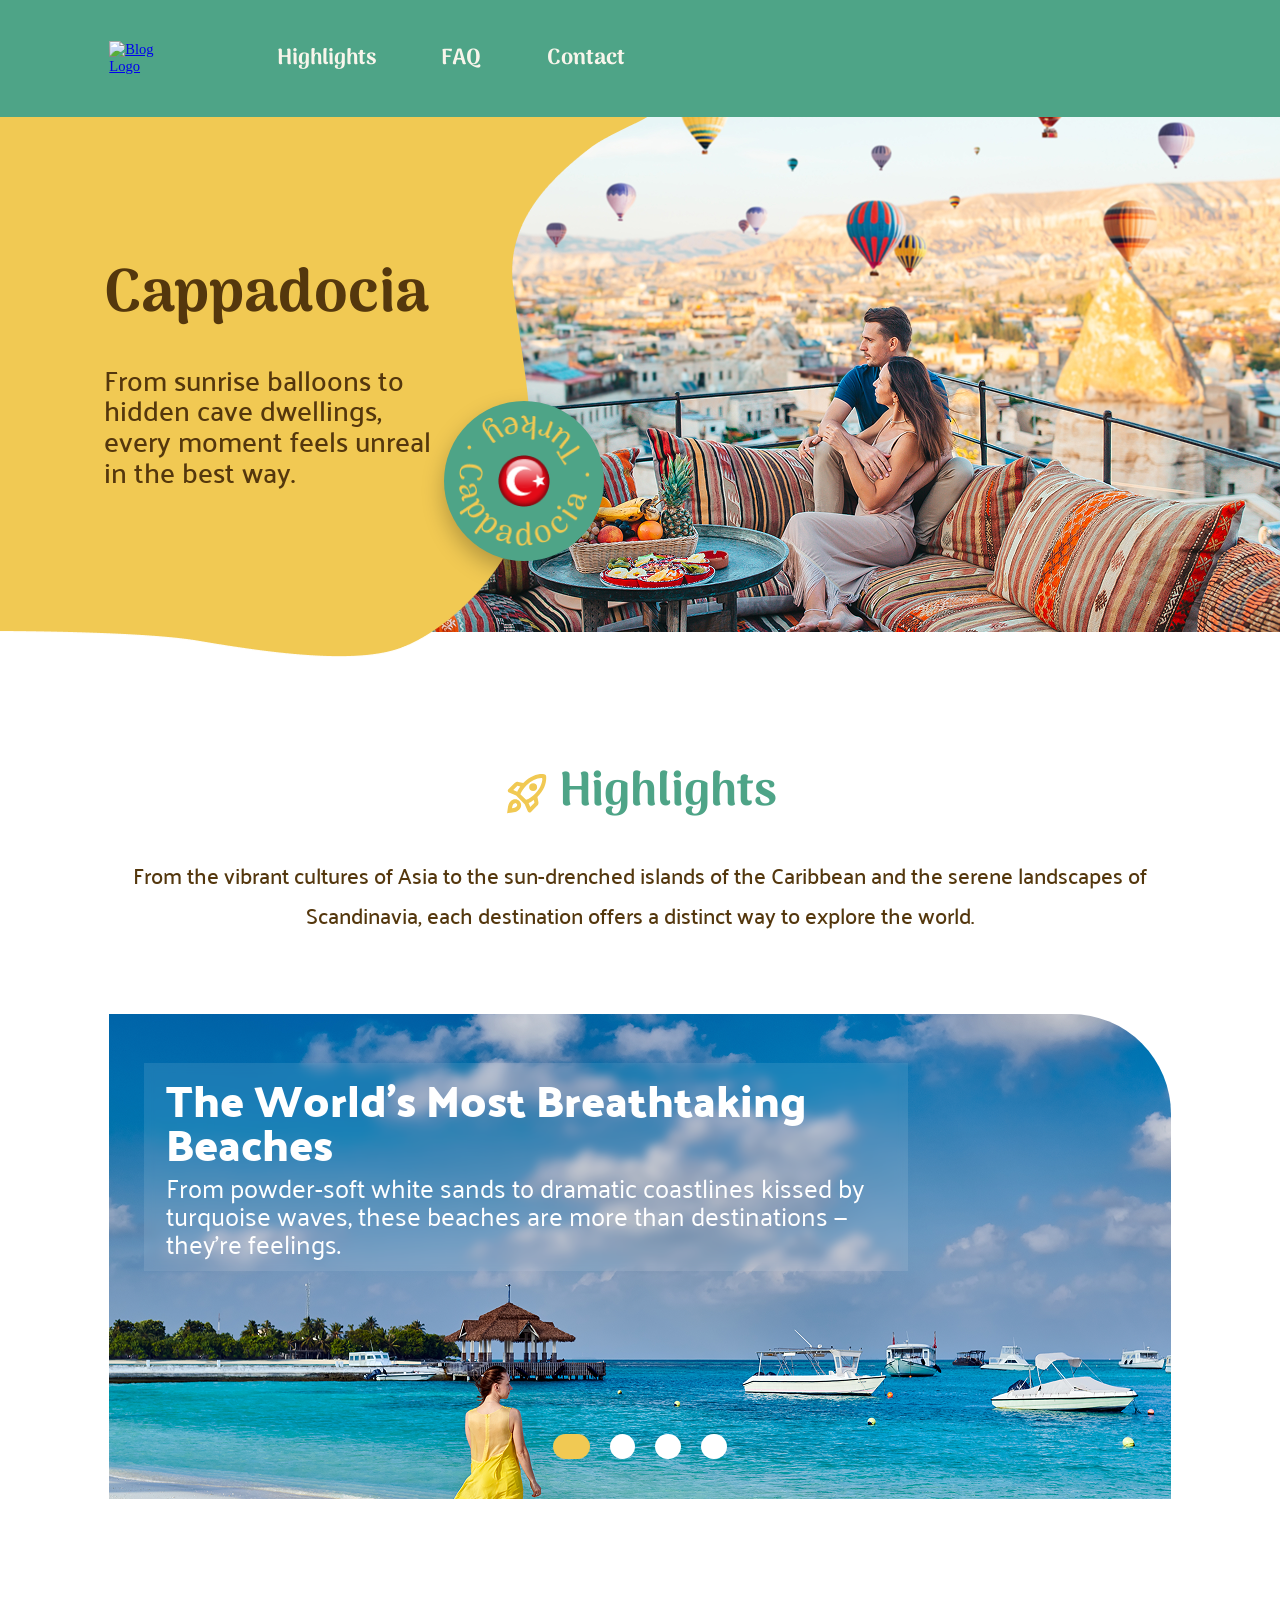
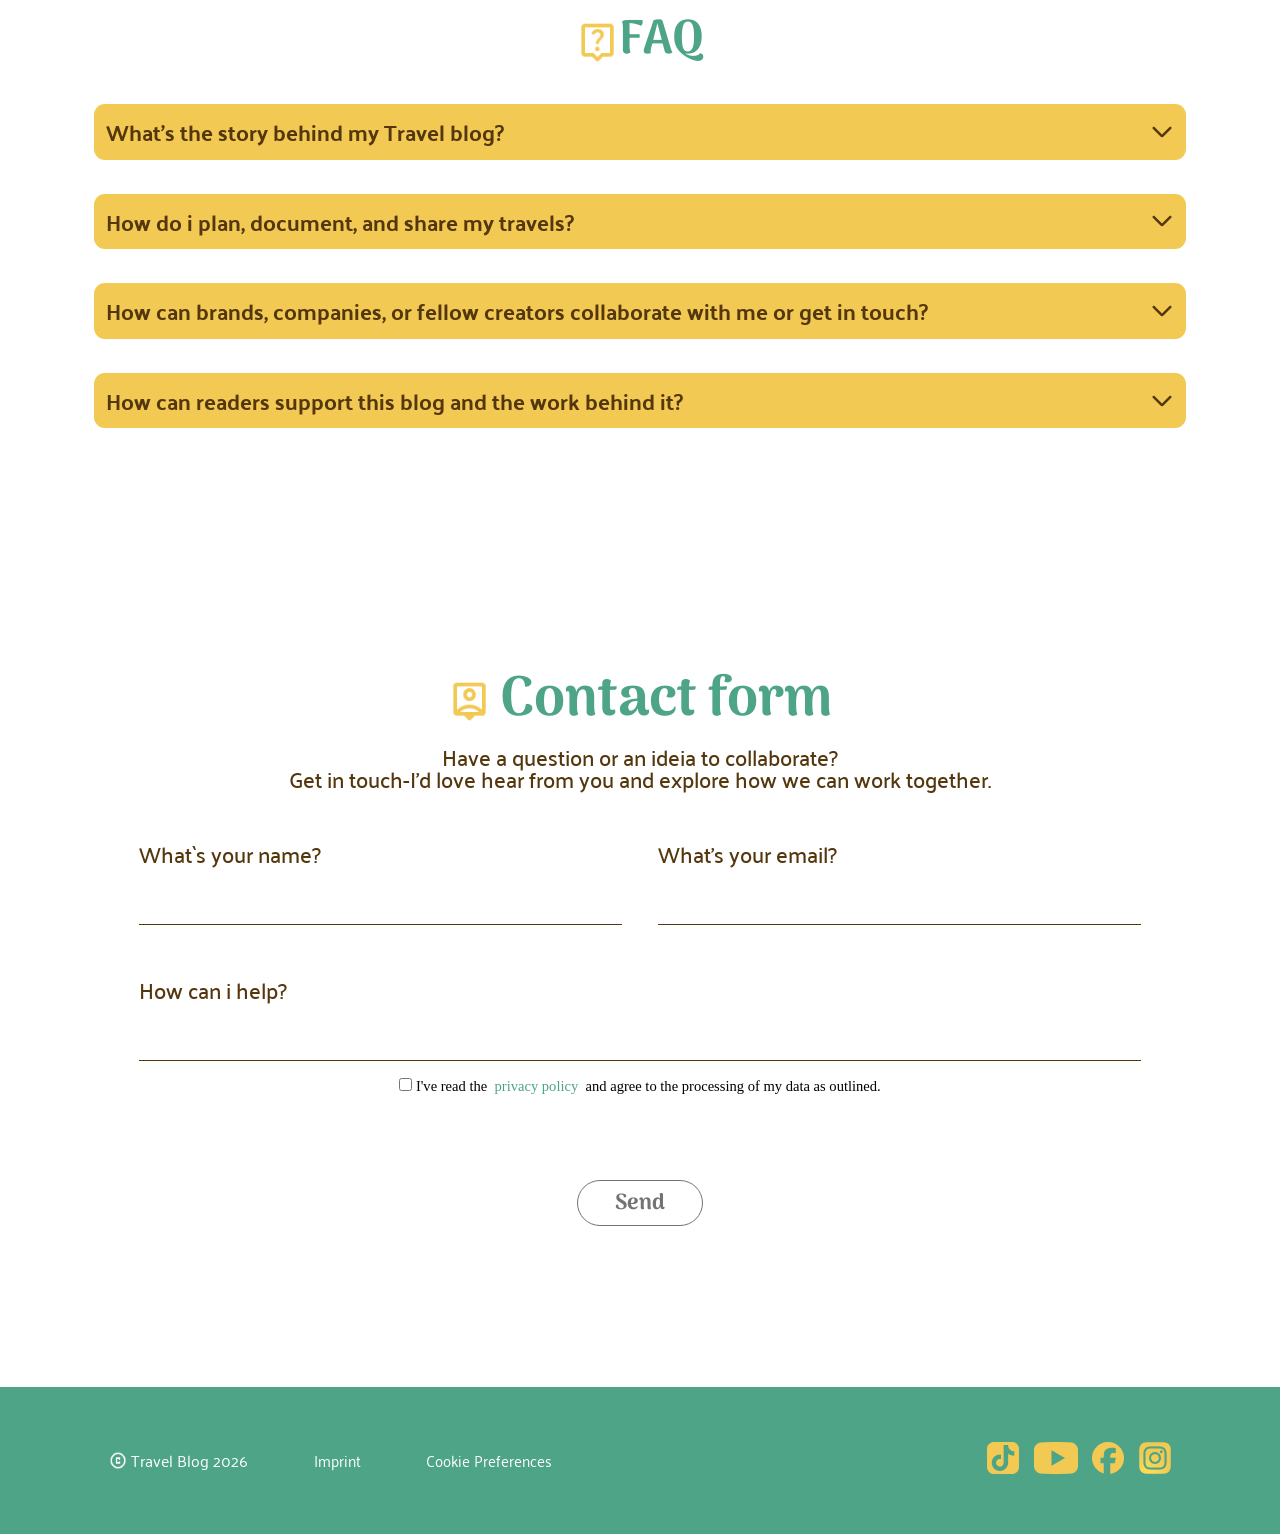
==== index.html @ 2dd02ebc "style refactor fix style.css" ====
<!DOCTYPE html>
<html lang="en">

<head>
    <meta charset="UTF-8">
    <meta name="viewport" content="width=device-width, initial-scale=1.0">
    <link rel="stylesheet" href="./style.css">
    <link rel="stylesheet" href="./fonts.css">
    <title>Home</title>
</head>

<body>
    <header class="site-header">
        <div class="site-header_content">
            <a href="#" class="logo">
                <img src="./assets/icons/logo.svg" alt="Blog Logo">
            </a>

            <nav class="site-nav">
                <a href="./index.html#highlights">Highlights</a>
                <a href="./index.html#faq">FAQ</a>
                <a href="./index.html#contact">Contact</a>
            </nav>
        </div>
    </header>

    <section class="hero_section">
        <div class="hero-shell">
            <div class="hero-stage">
                <img class="hero-bg" src="./assets/img/header-photo.png" alt="Cappadocia">

                <div class="hero-left">
                    <img class="hero-shape" src="./assets/img/left_hero.png" alt="Yellow shape">

                    <div class="hero-text">
                        <h1>Cappadocia</h1>
                        <p>
                            From sunrise balloons to hidden
                            cave dwellings, every moment feels
                            unreal in the best way.
                        </p>
                    </div>

                    <div class="hero-badge">
                        <div class="hero-badge-rotator">
                            <img class="hero-badge-text" src="./assets/img/moving-element.png" alt="Badge text">
                        </div>
                        <img class="hero-flag" src="./assets/img/Flag_Turkey.png" alt="Turkey flag">
                    </div>
                </div>
            </div>
        </div>
    </section>

    <section class=" highlights_section" id="highlights">
        <header class="highlights_header">
            <div class="highlights_header_wrapper">
                <img src="./assets/icons/rocket_launch.svg" alt="Icon von einer Rakete">
                <h2>Highlights</h2>
            </div>
            <p>From the vibrant cultures of Asia to the sun-drenched islands of the Caribbean and the serene
                landscapes of Scandinavia, each destination offers a distinct way to explore the world. </p>
        </header>
        <div class="slider">
            <div class="slider_a">
                <div class="slider_buttons_wrapper">
                    <label for="one">
                        <div class="radio_button radio_button_one"></div>
                        <input hidden type="radio" id="one" name="slider" value="one" checked>
                    </label>
                    <label for="two">
                        <div class="radio_button radio_button_two"></div>
                        <input hidden type="radio" id="two" name="slider" value="two">
                    </label>
                    <label for="three">
                        <div class="radio_button radio_button_three"></div>
                        <input hidden type="radio" id="three" name="slider" value="three">
                    </label>
                    <label for="four">
                        <div class="radio_button radio_button_four"></div>
                        <input hidden type="radio" id="four" name="slider" value="four">
                    </label>
                </div>
                <div class="slider_a_wrapper">
                    <a href="./article_1.html">
                        <div class="slider_a_element element_one">
                            <div class="slider_element_text">
                                <h2>The World’s Most Breathtaking Beaches</h2>
                                <p>From powder-soft white sands to dramatic coastlines kissed by turquoise
                                    waves, these
                                    beaches are more than destinations — they’re feelings.</p>
                            </div>
                        </div>
                    </a>
                    <a href="">
                        <div class="slider_a_element element_two">
                            <div class="slider_element_text">
                                <h2>Copenhagen in 3 Days: Big Experiences, Smart Spending</h2>
                                <p>Discover Copenhagen, where historic charm meets modern design, vibrant
                                    cycling
                                    culture
                                    and waterfront living.</p>
                            </div>
                        </div>
                    </a>
                    <a href="./article_3.html">
                        <div class="slider_a_element element_three">
                            <div class="slider_element_text">
                                <h2>Pattaya Pulse:<br>
                                    Food, Sun and Neon Nights</h2>
                                <p>From bustling promenades to nearby islands, the city offers an energetic and
                                    diverse
                                    escape. Discover Pattaya City, with vibrant nightlife and rich cultural
                                    landmarks.
                                </p>
                            </div>
                        </div>
                    </a>
                    <a href="">
                        <div class="slider_a_element element_four">
                            <div class="slider_element_text">
                                <h2>Mountain Fuji</h2>
                                <p>The most iconic mountain and an active volcano located about 100 kilometers
                                    southwest
                                    of
                                    Tokyo. Written with the characters for “wealth” and “samurai,” Fuji’s name
                                    evokes a
                                    sense of strength, honor, and enduring prestige.</p>
                            </div>
                        </div>
                    </a>
                </div>
            </div>
        </div>
    </section>

    <section class="faq_section" id="faq">
        <div class="faq">
            <div class="faq_main">
                <img src="assets/icons/live_help.png" alt="FAQ">
                <h3>FAQ</h3>
            </div>
            <br><br>
            <details class="faq_container">
                <summary>
                    <h4>What's the story behind my Travel blog?</h4>
                    <img class="arrow-img" src="assets/icons/arrow_forward_ios.png" alt="arrow">
                </summary>
                <p>Lorem ipsum, dolor sit amet consectetur adipisicing elit. Dolorum in veniam illum ea architecto ex
                    inventore expedita quibusdam consequatur facere quidem, non eaque praesentium eos sunt illo pariatur
                    eius. Vero.</p>

            </details>
            <br><br>

            <details class="faq_container">
                <summary>
                    <h4>How do i plan, document, and share my travels?</h4>
                    <img class="arrow-img" src="assets/icons/arrow_forward_ios.png" alt="arrow">
                </summary>
                <p>Lorem ipsum dolor sit amet consectetur, adipisicing elit. Dolorum ab non libero ipsum, facilis
                    repellat quo maxime corporis reiciendis obcaecati delectus aspernatur quos, nemo atque laboriosam
                    praesentium vero rem quae.</p>
            </details>
            <br><br>

            <details class="faq_container">
                <summary>
                    <h4>How can brands, companies, or fellow creators collaborate with me or get in touch?</h4>
                    <img class="arrow-img" src="assets/icons/arrow_forward_ios.png" alt="arrow">
                </summary>
                <p>Lorem ipsum, dolor sit amet consectetur adipisicing elit. Earum voluptatum magni quidem minus quod
                    optio pariatur cupiditate maiores nemo natus, impedit corporis sunt facere. Eius commodi repudiandae
                    asperiores nulla veniam?
                </p>
            </details>
            <br><br>

            <details class="faq_container">
                <summary>
                    <h4>How can readers support this blog and the work behind it?</h4>
                    <img class="arrow-img" src="assets/icons/arrow_forward_ios.png" alt="arrow">
                </summary>
                <p>Lorem ipsum, dolor sit amet consectetur adipisicing elit. Reprehenderit inventore accusamus assumenda
                    vitae praesentium, tempore ipsam? Molestias, maxime natus incidunt dignissimos asperiores explicabo
                    sunt dolorem esse, minima officiis magni quae?
                </p>
            </details>
        </div>
    </section>

    <section class="form_section" id="contact">
        <form action="" method="get" class="form">
            <div class="contact_form">
                <div class="contact_main">
                    <img src="assets/icons/person_pin.png" alt="Person">
                    <h3>Contact form</h3>
                </div>
                <p>Have a question or an ideia to collaborate? <br>Get in touch-I'd love hear from you and
                    explore how
                    we can work together.</p>

                <div>
                    <label class="label" for="name"> What`s your name?
                        <input type="text" id="name" name="name" required>
                    </label>
                    <label class="label" for="email">What's your email?
                        <input type="email" id="email" name="email" required>
                    </label>
                </div>

                <div>
                    <label class="label" for="help">How can i help?
                        <input type="text" id="help"> </label>
                </div>
                <br>
                <label>
                    <input id="checkbox" type="checkbox" required>
                    I've read the <span class="privacy_policy"><a href="https://www.privacypolicies.com/"
                            target="_blank" rel="noopener noreferrer">&nbsp;privacy policy&nbsp;</a></span> and agree to
                    the processing of my data as outlined.
                </label>
                <br><br><br><br><br>
                <button type="submit">Send</button>
            </div>
        </form>
    </section>

    <footer>
        <div class="footer_wrapper">
            <div class="footer_schriftlich">
                <div class="footer_copyright">
                    <img src="assets/icons/copyright-2.png">
                    <p>Travel Blog 2026</p>
                </div>
                <p>Imprint</p>
                <p>Cookie Preferences</p>
            </div>

            <div class="footer_social">
                <a href="https://www.tiktok.com/explore" target="_blank"><img src="assets/icons/Tiktok_icon 1.png"
                        alt="Tiktok"></a>
                <a href="https://www.youtube.com/" target="_blank"><img src="assets/icons/youtube.png"
                        alt="Youtube"></a>
                <a href="https://www.facebook.com/" target="_blank"><img src="assets/icons/facebook.png"
                        alt="Facebook"></a>
                <a href="https://www.instagram.com/" target="_blank"> <img src="assets/icons/Instagram_logo_2016 1.png"
                        alt="Instagram">
                </a>
            </div>
        </div>
    </footer>
</body>

</html>
---- style.css ----
* {
    margin: 0;
    box-sizing: border-box;
    scroll-behavior: smooth;
}

html {
    font-size: 16px;
}

.site-header {
    background-color: rgba(78, 164, 135, 1);
    width: 100%;
}

.site-header_content {
    height: 8rem;
    padding: 0 7.5rem;
    display: flex;
    align-items: center;
    gap: 7rem;
}

.site-nav a:hover {
    color: rgba(241, 201, 83, 1);
}

.logo img {
    width: 4.5rem;
    height: auto;
    display: block;
}

.site-nav {
    display: flex;
    gap: 4.5rem;
    flex-direction: row;
}

.site-nav a {
    text-decoration: none;
    color: rgba(248, 245, 235, 1);
    font-family: 'Arima';
    font-weight: 700;
    font-size: 1.5rem;
}


.hero-section {
    width: 100%;
}

.hero-shell {
    width: 100%;
    max-width: none;
    margin: 0;
    padding-bottom: 26px;
    overflow: hidden;
}

.hero-stage {
    position: relative;
    width: 100%;
    max-width: none;
    height: 515px;
    margin: 0;
    overflow: visible;
}

.hero-bg {
    position: absolute;
    inset: 0;
    width: 100%;
    height: 515px;
    object-fit: cover;
    object-position: center;
    transform: none;
    left: 0;
    z-index: 1;
}

.hero-left {
    position: absolute;
    top: 0;
    left: 0;
    width: 647px;
    height: 540px;
    z-index: 3;
    pointer-events: none;
}

.hero-shape {
    position: absolute;
    top: 0;
    left: 0;
    width: 647px;
    height: 540px;
    object-fit: fill;
    display: block;
    z-index: 1;
}

.hero-text {
    position: absolute;
    top: 143px;
    left: 104px;
    width: 345px;
    height: 227px;
    display: flex;
    flex-direction: column;
    gap: 32px;
    z-index: 4;
}

.hero-text h1 {
    font-family: 'Arima';
    font-weight: 700;
    font-size: 60px;
    line-height: 1.2;
    color: rgba(84, 55, 13, 1);
    margin: 0;
}

.hero-text p {
    font-family: 'Palanquin';
    font-weight: 500;
    font-size: 28px;
    line-height: 1.1;
    color: rgba(84, 55, 13, 1);
    margin: 0;
}

.hero-badge {
    position: absolute;
    left: 444px;
    top: 284px;
    width: 160px;
    height: 160px;

    z-index: 6;
    border-radius: 50%;
    background: #4EA487;
    box-shadow: 0 10px 22px rgba(0, 0, 0, 0.25);
}

.hero-badge-rotator {
    position: absolute;
    width: 132px;
    height: 132px;
    top: 50%;
    left: 50%;
    transform: translate(-50%, -50%);
    animation: rotateBadge 18s linear infinite;
    z-index: 2;
}

.hero-badge-text {
    width: 132px;
    height: 132px;
    display: block;
    object-fit: contain;
}

.hero-flag {
    position: absolute;
    top: 50%;
    left: 50%;
    width: 52px;
    height: 52px;
    transform: translate(-50%, -50%);
    object-fit: contain;
    z-index: 3;
}

@keyframes rotateBadge {
    from {
        transform: translate(-50%, -50%) rotate(0deg);
    }

    to {
        transform: translate(-50%, -50%) rotate(360deg);
    }
}

.highlights_section,
.hero_section,
.faq_section,
.form_section,
.site-header,
.author_section,
.carousel_section,
.text_section,
.follow_section,
footer {
    padding: 0rem max(calc(50% - 720px), 0rem);
}

.highlights_section {
    display: flex;
    flex-direction: column;
    align-items: center;
    gap: 5.5rem;
    margin-top: 6.625rem;
}

.highlights_header {
    padding: 0 7.5rem;
    display: flex;
    flex-direction: column;
    align-items: center;
    gap: 1.5rem;
}

.highlights_header p {
    font-family: 'Palanquin';
    font-weight: 500;
    font-size: 1.5rem;
    text-align: center;
    color: #54370D;
}

.highlights_header_wrapper {
    display: flex;
    align-items: center;
    gap: 0.5rem;
}

.highlights_header h2 {
    font-family: 'Arima';
    font-weight: 700;
    font-size: 3.25rem;
    color: #4EA487;
}

.slider {
    display: flex;
    justify-content: center;
    align-items: center;
    width: 100%;
    padding: 0 7.5rem;
}

.slider_a {
    position: relative;
    width: 100%;
    height: 33.313rem;
    display: flex;
    justify-content: center;
    align-items: flex-end;
    overflow: hidden;
    cursor: pointer;
}

.slider_a_wrapper {
    z-index: 1;
    width: 100%;
    height: 100%;
    position: absolute;
    display: flex;
}

.slider_a_element {
    position: absolute;
    width: 100%;
    height: 100%;
    opacity: 0;
    z-index: 0;
    transition: opacity 150ms;
    cursor: pointer;
    border-top-right-radius: 100px;
}

.slider_buttons_wrapper {
    display: flex;
    gap: 1.375rem;
    z-index: 2;
}

.element_one {
    background-image: url("./assets/img/slider_image_1.png");
}

.element_two {
    background-image: url("./assets/img/slider_image_2.png");
}

.element_three {
    background-image: url("./assets/img/slider_image_3.png");
}

.element_four {
    background-image: url("./assets/img/slider_image_4.png");
}

.slider_a:has(input[value="one"]:checked) .element_one {
    opacity: 1;
    z-index: 1;
}

.slider_a:has(input[value="two"]:checked) .element_two {
    opacity: 1;
    z-index: 1;
}

.slider_a:has(input[value="three"]:checked) .element_three {
    opacity: 1;
    z-index: 1;
}

.slider_a:has(input[value="four"]:checked) .element_four {
    opacity: 1;
    z-index: 1;
}

.slider_a:has(input[value="one"]:checked) .radio_button_one {
    width: 2.5rem;
    background-color: #F1C953;
}

.slider_a:has(input[value="two"]:checked) .radio_button_two {
    width: 2.5rem;
    background-color: #F1C953;
}

.slider_a:has(input[value="three"]:checked) .radio_button_three {
    width: 2.5rem;
    background-color: #F1C953;
}

.slider_a:has(input[value="four"]:checked) .radio_button_four {
    width: 2.5rem;
    background-color: #F1C953;
}

.slider_element_text {
    width: 72%;
    top: 3.375rem;
    left: 2.375rem;
    padding: 1rem 1.5rem;
    position: absolute;
    color: white;
    background: #FFFFFF1A;
    backdrop-filter: blur(5px);
}

.slider_element_text h2 {
    font-family: 'Palanquin Dark';
    font-weight: 600;
    font-size: 3rem;
    padding-bottom: 0.5rem;
    line-height: 100%;
}

.slider_element_text p {
    font-family: 'Palanquin';
    font-weight: 400;
    font-size: 1.75rem;
    line-height: 110%;
}

.radio_button {
    width: 1.75rem;
    height: 1.75rem;
    border-radius: 1.25rem;
    background-color: white;
    cursor: pointer;
}

.faq {
    display: 100%;
    padding: 7.813rem 7.5rem;
    display: flex;
    flex-direction: column;
    justify-content: center;
    align-items: center;
}

.faq_main {
    display: flex;
    flex-direction: row;
    align-items: center;
    gap: 0.5rem;
}

.faq_main>h3 {
    font-family: 'Arima';
    font-weight: 700;
    line-height: 120%;
    color: #4EA487;
    font-size: 3.25rem;
}

.faq_main>img {
    height: 3rem;
    width: 3rem;
}

.faq_container {
    width: 75rem;
    border: solid 0px;
    border-radius: 0.75rem;
    padding: 1rem 0.875rem;

}

.faq_container>summary {

    list-style: none;
    display: flex;
    justify-content: space-between;
    align-items: center;
    cursor: pointer;
}

details {
    width: 1200px;
    background-color: #f1c953;
    border: solid 0px;
    border-radius: 0.75rem;
    padding: 1rem 0.875rem;
}

details>summary {
    list-style: none;
    display: flex;
    justify-content: space-between;
    align-items: center;
    height: 1.813rem;
}

details>summary>h4 {
    font-family: Palanquin;
    font-size: 1.5rem;
    color: #54370D;
}

.arrow-img {
    transition: transform 0.5s ease;
}

details[open] .arrow-img {
    transform: rotate(-180deg);

}

details>p {
    border-radius: 0.313rem;
    line-height: 120%;
    font-family: 'Palanquin';
    font-weight: 500;
    padding: 4px 10px;
    background-color: white;
    color: #54370D;
    font-size: 1rem;
}

.faq {
    display: 100%;
    padding: 7.813rem 7.5rem;
    display: flex;
    flex-direction: column;
    justify-content: center;
    align-items: center;
}

.faq_main {
    display: flex;
    flex-direction: row;
    align-items: center;
    gap: 0rem;
}

.faq_main>h3 {
    color: #4EA487;
    font-size: 3.25rem;
}

.faq_main>img {
    height: 3rem;
    width: 3rem;
}

.faq_container {
    width: 75rem;
    border: solid 0px;
    border-radius: 0.75rem;
    padding: 1rem 0.875rem;

}

.faq_container>summary {

    list-style: none;
    display: flex;
    justify-content: space-between;
    align-items: center;
    cursor: pointer;
}

details {
    width: 1200px;
    background-color: #f1c953;
    border: solid 0px;
    border-radius: 0.75rem;
    padding: 1rem 0.875rem;
}

details>summary {
    list-style: none;
    display: flex;
    justify-content: space-between;
    align-items: center;
    height: 1.813rem;
}

details>summary>h4 {
    font-family: Palanquin;
    font-size: 1.5rem;
    color: #54370D;
}

.arrow-img {
    transition: transform 0.5s ease;
}

details[open] .arrow-img {
    transform: rotate(-180deg);

}

.form {
    display: flex;
    justify-content: center;
    width: 100%;
    padding: 7.813rem 7.5rem;
}

.contact_form {
    height: 37.375rem;
    width: 68.75rem;

    display: flex;
    flex-direction: column;
    align-items: center;
}

.contact_form>div {
    display: flex;
    flex-direction: row;
    gap: 2.5rem;
    gap: 2.5rem;
    width: 100%;
}

.contact_main {
    font-family: 'Arima';
    font-weight: 700;
    font-size: 3.25rem;
    font-size: 3.25rem;
    color: #4EA487;
    display: flex;
    flex-direction: row;
    align-items: center;
    justify-content: center;
}

.contact_main h3 {
    margin-left: -1.875rem;
    margin-left: -1.875rem;
}

.contact_main>img {
    height: 3rem;
    width: 3rem;
    height: 3rem;
    width: 3rem;

}

.contact_form>p {
    color: #54370D;
    font-family: 'Palanquin';
    font-weight: 500;
    font-style: medium;
    font-size: 1.5rem;

    text-align: center;
    line-height: 1;
}

.label {
    color: #54370D;
    font-family: 'Palanquin';
    font-weight: 500;
    font-size: 1.5rem;
    display: flex;
    flex-direction: column;
    flex: 1;
    gap: 0.625rem;
    padding: 3rem 0 0 0;
}

.label input {
    color: #4EA487;
    font-family: 'Palanquin';
    font-weight: 500;
    font-size: 1.5rem;
    border: none;
    border-bottom: 1px solid #54370D;
    outline: none;
}

.slider_buttons_wrapper label {
    margin-bottom: 2.75rem;
}

.privacy_policy {
    color: #4EA487;
}

.privacy_policy a {
    font-weight: normal;
    transition: font-weight 0.2s ease;
    text-decoration: none;
}

.privacy_policy a:hover {
    font-weight: 500;
    text-shadow: 0.5px 0 0 currentColor;
}

.privacy_policy a,
.privacy_policy a:visited,
.privacy_policy a:active {
    color: #4ea487;
}

#checkbox {
    background-color: #4ea487;
}

button {
    display: flex;
    justify-content: center;
    align-items: center;
    font-family: 'Arima';
    font-size: 1.5rem;
    font-weight: 700;
    color: #737373;
    background-color: white;
    border: solid 1px #737373;
    border-radius: 40px;
    padding: 1.5rem 1.5rem;
    height: 3rem;
    width: 8.688rem;
}

footer {
    margin-top: 5rem;
    background-color: #4ea487;
}

.footer_wrapper {
    color: white;
    font-size: 1rem;
    width: 100%;
    padding: 3.75rem 7.5rem;
    display: flex;
    justify-content: space-between;
    align-items: center;

}

.footer_schriftlich {
    font-family: Palaquin;
    display: flex;
    gap: 4.5rem;
    font-family: 'Palanquin';
    font-weight: 400;
    align-items: center;
    line-height: 120%;
}

.footer_copyright {
    display: flex;
    flex-direction: row;
    align-items: center;
    gap: 0.25rem;
    font-size: 1.125rem;
}

.footer_copyright>img {
    width: 1.25rem;
    height: 1.25rem;
    width: 1.25rem;
    height: 1.25rem;
}

.footer_social {
    display: flex;
    gap: 1rem;
}

@media (max-width: 767px) {

    .site-header_content {
        height: 70px;
        padding: 0;
        justify-content: center;
        gap: 0;
    }

    .logo img {
        width: 56px;
        height: 56px;
        object-fit: contain;
    }

    .site-nav {
        display: none;
    }

    .hero-shell {
        width: 100%;
        padding-bottom: 0;
        overflow: hidden;
    }

    .hero-stage {
        width: 100%;
        height: 530px;
        margin: 0;
        overflow: hidden;
    }

    .hero-bg {
        width: 100%;
        height: 530px;
        left: 0;
        transform: none;
        object-fit: cover;
        object-position: 58% center;
    }

    .hero-left {
        top: 0;
        left: 0;
        width: 260px;
        height: 260px;
    }

    .hero-shape {
        width: 260px;
        height: 260px;
        object-fit: fill;
    }

    .hero-text {
        display: none;
    }

    .hero-badge {
        left: 76px;
        top: 80px;
        width: 160px;
        height: 160px;
    }
}

/*==================================ARTICLE 1===================================*/
.author_section {
    margin: 0 7.5rem;
    margin-top: 5rem;
    display: flex;
    gap: 1.688rem;
    justify-content: space-between;
}

.author_card {
    display: flex;
    flex-direction: column;
    align-items: center;
    width: 17rem;
    background-color: #4EA48733;
    border-radius: 30px;
    padding: 1rem 1rem;
    flex-shrink: 0;
    max-height: 25rem;
}

.author_card img {
    width: 7.5rem;
}

.header_date {
    font-family: 'Palanquin';
    font-weight: 400;
    line-height: 120%;
    color: #54370D;
    display: flex;
    gap: 2rem;
    padding-top: 2.5rem;
}

.wrapper {
    display: flex;
    align-items: center;
    gap: 0.375rem;
}

.author_section p {
    font-family: 'Palanquin';
    font-weight: 400;
    color: #54370D;
    line-height: 120%;
}

.author_header h2 {
    font-family: 'Palanquin';
    font-weight: 600;
    color: #4EA487;
    font-size: 2.5rem;
}

.author_header h1 {
    font-family: 'Arima';
    font-weight: 700;
    color: #F1C953;
    font-size: 4rem;
    line-height: 120%;
}

.title_wrapper p {
    font-size: 2rem;
    line-height: 120%;
    gap: 0.5rem;
}

.author_name {
    font-size: 1.125rem;
    font-family: 'Arima';
    text-align: center;
    padding-top: 1rem;
    padding-bottom: 0.75rem;
    line-height: 120%;
    color: #54370D;
}

.author_name>h3 {
    font-size: 1.125rem;
    font-weight: 700;
}

.author_name>h4 {
    font-weight: 400;
}

.carousel_section {
    display: flex;
    align-items: center;
    flex-direction: column;
    margin: 0 10.625rem;
    margin-top: 5.5rem;
}

.carousel {
    width: 68.75rem;
    height: 37.375rem;
    background-color: bisque;
}

.carousel_section>h2 {
    font-family: 'Arima';
    font-weight: 600;
    font-size: 2rem;
    line-height: 120%;
    text-align: center;
    color: #54370D;
    margin-bottom: 4.25rem;
}

.text_section {
    margin: 0 7.5rem;
    margin-top: 5.5rem;
}

.text_section p,
li {
    font-family: 'Palanquin';
    font-weight: 400;
    font-size: 1.5rem;
    line-height: 120%;
    color: #3D3D3D;
}

.list {
    margin: 5.5rem 6.25rem;
}

.list span {
    font-weight: 700;
}

.tipps {
    position: relative;
    min-height: 16.25rem;
    margin-bottom: 5.5rem;
}

.tipps>img {
    width: 12.875rem;
    position: absolute;
}

.tipps_wrapper {
    position: absolute;
    top: 4.063rem;
    left: 2.938rem;
    border-radius: 1.875rem;
    padding: 1.625rem 1rem;
    background-color: #4EA48733;
}

.tipps_wrapper span {
    color: #4EA487;
    font-weight: 700;
}

.follow_section {
    display: flex;
    align-items: center;
    flex-direction: column;
    gap: 3rem;
    margin-top: 5.5rem;
}

.follow_section>p {
    position: relative;
    text-align: center;
    font-family: 'Arima';
    font-weight: 500;
    font-size: 1.5rem;
    line-height: 120%;
    color: #54370D;
}

.follow_section>p>img {
    position: absolute;
    top: 3.125rem;
    left: -1rem;
}

.share_button {
    border-color: #4EA487;
    background-color: #4EA487;
    color: #F1C953;
    padding: 1.5rem 1.5rem;
}

.share_button>img {
    padding-right: 0.5rem;
}

@media screen and (max-width: 1440px) {
    html {
        font-size: clamp(0.75rem, 0.1964rem + 0.8929vw, 1rem);
    }
}


/*==================================ARTICLE 3===================================*/

.site-header {
    background-color: rgba(78, 164, 135, 1);
    width: 100%;
}

.site-header_content {
    max-width: 1440px;
    margin: 0 auto;
    height: 8rem;
    padding: 0 7.5rem;
    display: flex;
    align-items: center;
    gap: 7rem;
}

.site-nav a:hover {
    color: rgba(241, 201, 83, 1);
}

.logo img {
    width: 4.5rem;
    height: auto;
    display: block;
}

.site-nav {
    display: flex;
    gap: 4.5rem;
    flex-direction: row;
}

.site-nav a {
    text-decoration: none;
    color: rgba(248, 245, 235, 1);
    font-family: 'Arima';
    font-weight: 700;
    font-size: 1.5rem;
}

main {
    padding: 5rem 7.5rem;
}

.main_section {
    display: flex;
    flex-direction: row;
    align-items: center;
    width: 75rem;
    height: 24.313rem;
    margin: 0 auto;
    gap: 1.563rem;
}

article>h3 {
    font-family: Palaquin;
    font-weight: 600;
    font-style: SemiBold;
    font-size: 2.5rem;
    line-height: 120%;
    color: #4ea487;
}

article>h2 {
    font-family: Arima;
    font-weight: 700;
    font-style: Bold;
    font-size: 3.875rem;
    line-height: 110%;
    color: #f1c953;
}

article>p {
    font-family: Palaquin;
    font-weight: 400;
    font-style: Regular;
    font-size: 1.75rem;
    color: #54370d;

    height: 5.813rem;
    width: 56.375;
}

.main_section_container {
    height: 1.188rem;
    width: 35.75rem;
    gap: 2rem;

    display: flex;
    flex-direction: row;
    justify-content: space-between;
}

.main_section_icon {
    display: flex;
    align-items: center;
    gap: 0.375rem;
}

main>p {
    margin: 0 auto;
    display: flex;
    justify-content: center;

    width: 75rem;
    height: 10.875rem;
    font-size: 1.5rem;
    font-family: Palanquin;
    font-size: 1.5rem;
    line-height: 120%;
    color: #3d3d3d;
}

.main_section_icon>p {
    font-family: Palaquin;
    font-weight: 400;
    font-style: Regular;
    font-size: 1rem;
    color: #54370d;
    line-height: 120%;
}

aside {
    height: 24.313rem;
    width: 17rem;
    background-color: #4ea487;
    border: solid #4ea487;
    border-radius: 1rem;
    padding: 1rem;

    line-height: 120%;

    display: flex;
    flex-direction: column;
    align-items: center;
}

aside>img {
    height: 7.5rem;
    width: 7.5rem;

}

aside>h4 {
    font-size: 1.125rem;
    font-family: Arima;
    font-weight: 700;
    color: #54370d;
    gap: 0.5rem;
    padding: 0.5rem 0 0 0;

}

aside>p {
    font-size: 1rem;
    font-family: Arima;
    font-weight: 400;
    color: #54370d;
}

aside>h6 {
    font-size: 1rem;
    font-family: Palanquin;
    font-weight: 400;
    color: #54370d;
}

.rain_section {
    margin: 0 auto;

    padding: 0 7.5rem 5rem 7.5rem;
    display: flex;
    flex-direction: column;
    align-items: center;
}

.rain_section>h4 {
    font-family: Arima;
    font-weight: 600;
    font-style: SemiBold;
    font-size: 2rem;
    line-height: 120%;
    color: #54370d;
}


.rain_section>p {
    height: 10.875rem;
    width: 75rem;
    font-family: Palanquin;
    font-weight: 25rem;
    font-style: Regular;
    font-size: 1.5rem;
    line-height: 120%;
    color: #3d3d3d;
}

.graphics_content {
    width: 69.875rem;
    height: 45.438;
    margin: 0 auto;
    display: flex;
    flex-direction: row;
    gap: 5rem;
}

.graphics_info {
    display: flex;
    flex-direction: column;
    justify-content: space-between;
    align-items: center;
    height: 45.438rem;
    width: 32.438rem;
}

.graphics_info>h4 {
    font-family: Arima;
    font-weight: 600;
    font-style: SemiBold;
    font-size: 2rem;
    line-height: 120%;
    color: #54370d;
}

.graphics_info>p {
    font-family: Palanquin;
    font-weight: 400;
    font-style: Regular;
    font-size: 1.5rem;
    line-height: 120%;
    color: #3d3d3d;
}

.graphics_info>img {
    width: 32.438rem;
    height: 29.438rem;
}

.section_button {
    margin: 0 auto;
    padding: 0px 7.5rem 5rem 7.5rem;

    display: flex;
    flex-direction: column;
    justify-content: center;
    align-items: center;
}

.section_button>p {
    width: 75rem;
    height: 14.5rem;
    font-family: Palanquin;
    font-weight: 400;
    font-style: Regular;
    font-size: 1.5rem;
    line-height: 120%;
    color: #3d3d3d;
}

.button_content {
    height: 9.625rem;
    width: 30.813rem;
    gap: 3rem;
    display: flex;
    flex-direction: column;
    align-items: center;
}
---- fonts.css ----
/* palanquin-dark-600 - latin */
@font-face {
    font-display: swap;
    /* Check https://developer.mozilla.org/en-US/docs/Web/CSS/@font-face/font-display for other options. */
    font-family: 'Palanquin Dark';
    font-style: normal;
    font-weight: 600;
    src: url('./assets/fonts/palanquin-dark-v17-latin-600.woff2') format('woff2');
    /* Chrome 36+, Opera 23+, Firefox 39+, Safari 12+, iOS 10+ */
}

/* palanquin-regular - latin */
@font-face {
    font-display: swap;
    /* Check https://developer.mozilla.org/en-US/docs/Web/CSS/@font-face/font-display for other options. */
    font-family: 'Palanquin';
    font-style: normal;
    font-weight: 400;
    src: url('./assets/fonts/palanquin-v17-latin-regular.woff2') format('woff2');
    /* Chrome 36+, Opera 23+, Firefox 39+, Safari 12+, iOS 10+ */
}

/* palanquin-500 - latin */
@font-face {
    font-display: swap;
    /* Check https://developer.mozilla.org/en-US/docs/Web/CSS/@font-face/font-display for other options. */
    font-family: 'Palanquin';
    font-style: normal;
    font-weight: 500;
    src: url('./assets/fonts/palanquin-v17-latin-500.woff2') format('woff2');
    /* Chrome 36+, Opera 23+, Firefox 39+, Safari 12+, iOS 10+ */
}

/* palanquin-700 - latin */
@font-face {
    font-display: swap;
    /* Check https://developer.mozilla.org/en-US/docs/Web/CSS/@font-face/font-display for other options. */
    font-family: 'Palanquin';
    font-style: normal;
    font-weight: 700;
    src: url('./assets/fonts/palanquin-v17-latin-700.woff2') format('woff2');
    /* Chrome 36+, Opera 23+, Firefox 39+, Safari 12+, iOS 10+ */
}

/* arima-regular - latin */
@font-face {
    font-display: swap;
    /* Check https://developer.mozilla.org/en-US/docs/Web/CSS/@font-face/font-display for other options. */
    font-family: 'Arima';
    font-style: normal;
    font-weight: 400;
    src: url('./assets/fonts/arima-v7-latin-regular.woff2') format('woff2');
    /* Chrome 36+, Opera 23+, Firefox 39+, Safari 12+, iOS 10+ */
}

/* arima-700 - latin */
@font-face {
    font-display: swap;
    /* Check https://developer.mozilla.org/en-US/docs/Web/CSS/@font-face/font-display for other options. */
    font-family: 'Arima';
    font-style: normal;
    font-weight: 700;
    src: url('./assets/fonts/arima-v7-latin-700.woff2') format('woff2');
    /* Chrome 36+, Opera 23+, Firefox 39+, Safari 12+, iOS 10+ */
}

/* arima-500 - latin */
@font-face {
    font-display: swap;
    /* Check https://developer.mozilla.org/en-US/docs/Web/CSS/@font-face/font-display for other options. */
    font-family: 'Arima';
    font-style: normal;
    font-weight: 500;
    src: url('./assets/fonts/arima-v7-latin-500.woff2') format('woff2');
    /* Chrome 36+, Opera 23+, Firefox 39+, Safari 12+, iOS 10+ */
}

/* arima-600 - latin */
@font-face {
    font-display: swap;
    /* Check https://developer.mozilla.org/en-US/docs/Web/CSS/@font-face/font-display for other options. */
    font-family: 'Arima';
    font-style: normal;
    font-weight: 600;
    src: url('./assets/fonts/arima-v7-latin-600.woff2') format('woff2');
    /* Chrome 36+, Opera 23+, Firefox 39+, Safari 12+, iOS 10+ */
}
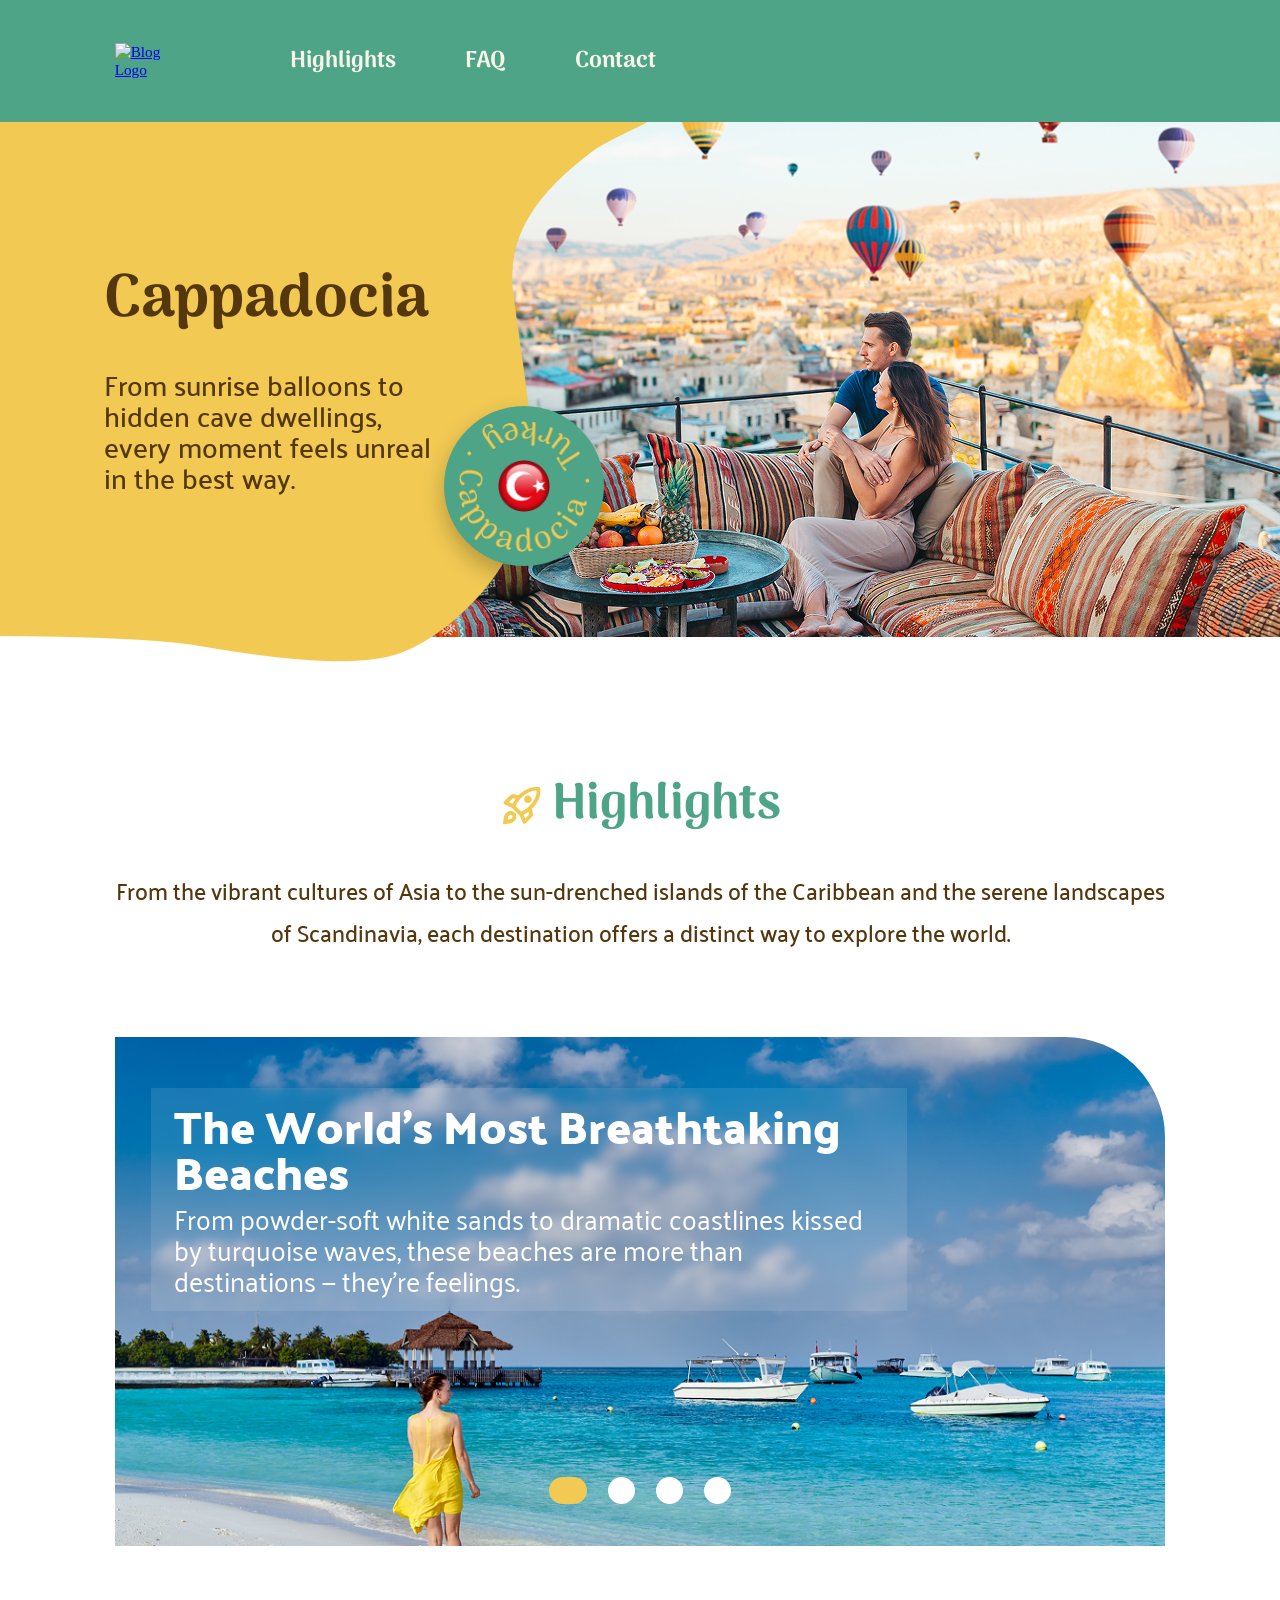
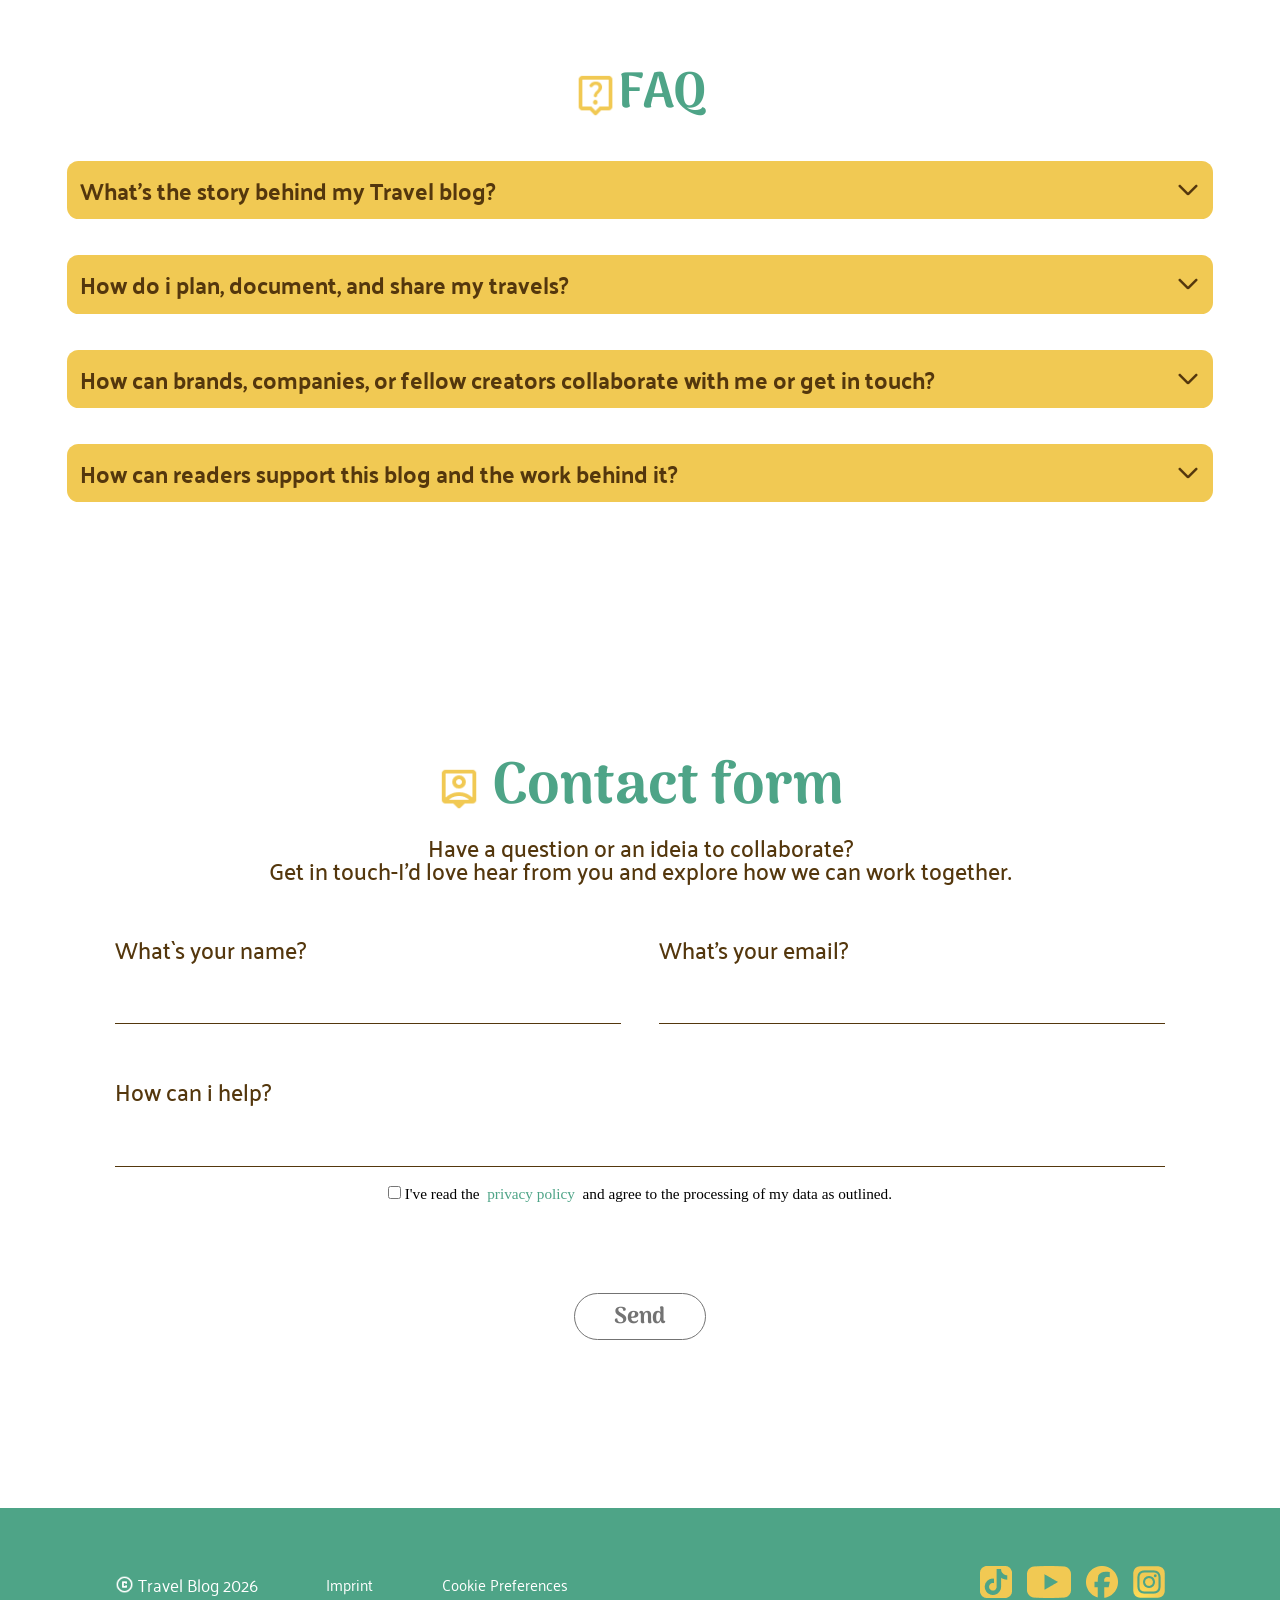
==== commit acf19baa: "Responsive home highlights and slider" ====
--- a/index.html
+++ b/index.html
@@ -87,19 +87,20 @@
                             <div class="slider_element_text">
                                 <h2>The World’s Most Breathtaking Beaches</h2>
                                 <p>From powder-soft white sands to dramatic coastlines kissed by turquoise
-                                    waves, these
-                                    beaches are more than destinations — they’re feelings.</p>
-                            </div>
-                        </div>
-                    </a>
-                    <a href="">
+                                    waves, these </p>
+                                <p class="second_textpart">beaches are more than destinations — they’re feelings.</p>
+                            </div>
+                        </div>
+                    </a>
+                    <a href="./article_2.html">
                         <div class="slider_a_element element_two">
                             <div class="slider_element_text">
                                 <h2>Copenhagen in 3 Days: Big Experiences, Smart Spending</h2>
                                 <p>Discover Copenhagen, where historic charm meets modern design, vibrant
                                     cycling
-                                    culture
+                                <p class="second_textpart">culture
                                     and waterfront living.</p>
+                                </p>
                             </div>
                         </div>
                     </a>
@@ -110,8 +111,10 @@
                                     Food, Sun and Neon Nights</h2>
                                 <p>From bustling promenades to nearby islands, the city offers an energetic and
                                     diverse
-                                    escape. Discover Pattaya City, with vibrant nightlife and rich cultural
-                                    landmarks.
+                                    escape.
+                                <p class="second_textpart">Discover Pattaya City, with vibrant nightlife and rich
+                                    cultural
+                                    landmarks.</p>
                                 </p>
                             </div>
                         </div>
@@ -123,9 +126,11 @@
                                 <p>The most iconic mountain and an active volcano located about 100 kilometers
                                     southwest
                                     of
-                                    Tokyo. Written with the characters for “wealth” and “samurai,” Fuji’s name
+                                <p class="second_textpart">Tokyo. Written with the characters for “wealth” and
+                                    “samurai,” Fuji’s name
                                     evokes a
                                     sense of strength, honor, and enduring prestige.</p>
+                                </p>
                             </div>
                         </div>
                     </a>
--- a/style.css
+++ b/style.css
@@ -225,6 +225,11 @@
     gap: 0.5rem;
 }
 
+.highlights_header_wrapper img {
+    height: 3rem;
+    width: 100%;
+}
+
 .highlights_header h2 {
     font-family: 'Arima';
     font-weight: 700;
@@ -268,6 +273,11 @@
     transition: opacity 150ms;
     cursor: pointer;
     border-top-right-radius: 100px;
+    background-size: cover;
+    /* DAS ist der Schlüssel */
+    background-position: center;
+    /* optional, aber wichtig */
+    background-repeat: no-repeat;
 }
 
 .slider_buttons_wrapper {
@@ -352,6 +362,7 @@
 }
 
 .slider_element_text p {
+    display: inline;
     font-family: 'Palanquin';
     font-weight: 400;
     font-size: 1.75rem;
@@ -701,8 +712,598 @@
     gap: 1rem;
 }
 
+/*==================================ARTICLE 1===================================*/
+.author_section {
+    margin: 0 7.5rem;
+    margin-top: 5rem;
+    display: flex;
+    gap: 1.688rem;
+    justify-content: space-between;
+}
+
+.author_card {
+    display: flex;
+    flex-direction: column;
+    align-items: center;
+    width: 17rem;
+    background-color: #4EA48733;
+    border-radius: 30px;
+    padding: 1rem 1rem;
+    flex-shrink: 0;
+    max-height: 25rem;
+}
+
+.author_card img {
+    width: 7.5rem;
+}
+
+.header_date {
+    font-family: 'Palanquin';
+    font-weight: 400;
+    line-height: 120%;
+    color: #54370D;
+    display: flex;
+    gap: 2rem;
+    padding-top: 2.5rem;
+}
+
+.wrapper {
+    display: flex;
+    align-items: center;
+    gap: 0.375rem;
+}
+
+.author_section p {
+    font-family: 'Palanquin';
+    font-weight: 400;
+    color: #54370D;
+    line-height: 120%;
+}
+
+.author_header h2 {
+    font-family: 'Palanquin';
+    font-weight: 600;
+    color: #4EA487;
+    font-size: 2.5rem;
+}
+
+.author_header h1 {
+    font-family: 'Arima';
+    font-weight: 700;
+    color: #F1C953;
+    font-size: 4rem;
+    line-height: 120%;
+}
+
+.title_wrapper p {
+    font-size: 2rem;
+    line-height: 120%;
+    gap: 0.5rem;
+}
+
+.author_name {
+    font-size: 1.125rem;
+    font-family: 'Arima';
+    text-align: center;
+    padding-top: 1rem;
+    padding-bottom: 0.75rem;
+    line-height: 120%;
+    color: #54370D;
+}
+
+.author_name>h3 {
+    font-size: 1.125rem;
+    font-weight: 700;
+}
+
+.author_name>h4 {
+    font-weight: 400;
+}
+
+.carousel_section {
+    display: flex;
+    align-items: center;
+    flex-direction: column;
+    margin: 0 10.625rem;
+    margin-top: 5.5rem;
+}
+
+.carousel {
+    width: 68.75rem;
+    height: 37.375rem;
+    background-color: bisque;
+}
+
+.carousel_section>h2 {
+    font-family: 'Arima';
+    font-weight: 600;
+    font-size: 2rem;
+    line-height: 120%;
+    text-align: center;
+    color: #54370D;
+    margin-bottom: 4.25rem;
+}
+
+.text_section {
+    margin: 0 7.5rem;
+    margin-top: 5.5rem;
+}
+
+.text_section p,
+li {
+    font-family: 'Palanquin';
+    font-weight: 400;
+    font-size: 1.5rem;
+    line-height: 120%;
+    color: #3D3D3D;
+}
+
+.list {
+    margin: 5.5rem 6.25rem;
+}
+
+.list span {
+    font-weight: 700;
+}
+
+.tipps {
+    position: relative;
+    min-height: 16.25rem;
+    margin-bottom: 5.5rem;
+}
+
+.tipps>img {
+    width: 12.875rem;
+    position: absolute;
+}
+
+.tipps_wrapper {
+    position: absolute;
+    top: 4.063rem;
+    left: 2.938rem;
+    border-radius: 1.875rem;
+    padding: 1.625rem 1rem;
+    background-color: #4EA48733;
+}
+
+.tipps_wrapper span {
+    color: #4EA487;
+    font-weight: 700;
+}
+
+.follow_section {
+    display: flex;
+    align-items: center;
+    flex-direction: column;
+    gap: 3rem;
+    margin-top: 5.5rem;
+}
+
+.follow_section>p {
+    position: relative;
+    text-align: center;
+    font-family: 'Arima';
+    font-weight: 500;
+    font-size: 1.5rem;
+    line-height: 120%;
+    color: #54370D;
+}
+
+.follow_section>p>img {
+    position: absolute;
+    top: 3.125rem;
+    left: -1rem;
+}
+
+.share_button {
+    border-color: #4EA487;
+    background-color: #4EA487;
+    color: #F1C953;
+    padding: 1.5rem 1.5rem;
+    margin-left: 3.25rem;
+    margin-right: 0.5rem;
+}
+
+.share_wrapper {
+    display: flex;
+}
+
+@keyframes fade_out {
+    from {
+        opacity: 100%;
+    }
+
+    to {
+        opacity: 0%;
+        width: 0;
+        margin-left: 0.5rem;
+    }
+}
+
+@keyframes fade_in {
+    0% {
+        opacity: 0;
+        transform: translateX(30px);
+    }
+
+    100% {
+        opacity: 1;
+        transform: translateX(0);
+    }
+}
+
+@keyframes less_margin {
+    from {
+        margin-left: 3.25rem;
+    }
+
+    to {
+        margin-left: 0.5rem;
+    }
+}
+
+.share_links {
+    display: flex;
+    flex-direction: column;
+}
+
+.share_links a {
+    font-family: 'Arima';
+    font-weight: 600;
+    font-size: 1.125rem;
+    color: #4EA487;
+    text-decoration: underline;
+}
+
+.share_links_div {
+    display: flex;
+    align-items: center;
+    opacity: 0;
+    gap: 0.5rem;
+}
+
+.share_links_div img {
+    height: 2rem;
+    width: 2rem;
+}
+
+.share_button:focus img {
+    animation: fade_out 250ms forwards;
+}
+
+.share_button:focus {
+    animation: less_margin 250ms forwards;
+}
+
+.share_button:focus+.share_links_div {
+    animation: fade_in 250ms forwards
+}
+
+.share_button>img {
+    padding-right: 0.5rem;
+}
+
+/*==================================ARTICLE 3===================================*/
+
+.site-header {
+    background-color: rgba(78, 164, 135, 1);
+    width: 100%;
+}
+
+.site-header_content {
+    max-width: 1440px;
+    margin: 0 auto;
+    height: 8rem;
+    padding: 0 7.5rem;
+    display: flex;
+    align-items: center;
+    gap: 7rem;
+}
+
+.site-nav a:hover {
+    color: rgba(241, 201, 83, 1);
+}
+
+.logo img {
+    width: 4.5rem;
+    height: auto;
+    display: block;
+}
+
+.site-nav {
+    display: flex;
+    gap: 4.5rem;
+    flex-direction: row;
+}
+
+.site-nav a {
+    text-decoration: none;
+    color: rgba(248, 245, 235, 1);
+    font-family: 'Arima';
+    font-weight: 700;
+    font-size: 1.5rem;
+}
+
+main {
+    padding: 5rem 7.5rem;
+}
+
+.main_section {
+    display: flex;
+    flex-direction: row;
+    align-items: center;
+    width: 75rem;
+    height: 24.313rem;
+    margin: 0 auto;
+    gap: 1.563rem;
+}
+
+article>h3 {
+    font-family: Palaquin;
+    font-weight: 600;
+    font-style: SemiBold;
+    font-size: 2.5rem;
+    line-height: 120%;
+    color: #4ea487;
+}
+
+article>h2 {
+    font-family: Arima;
+    font-weight: 700;
+    font-style: Bold;
+    font-size: 3.875rem;
+    line-height: 110%;
+    color: #f1c953;
+}
+
+article>p {
+    font-family: Palaquin;
+    font-weight: 400;
+    font-style: Regular;
+    font-size: 1.75rem;
+    color: #54370d;
+
+    height: 5.813rem;
+    width: 56.375;
+}
+
+.main_section_container {
+    height: 1.188rem;
+    width: 35.75rem;
+    gap: 2rem;
+
+    display: flex;
+    flex-direction: row;
+    justify-content: space-between;
+}
+
+.main_section_icon {
+    display: flex;
+    align-items: center;
+    gap: 0.375rem;
+}
+
+main>p {
+    margin: 0 auto;
+    display: flex;
+    justify-content: center;
+
+    width: 75rem;
+    height: 10.875rem;
+    font-size: 1.5rem;
+    font-family: Palanquin;
+    font-size: 1.5rem;
+    line-height: 120%;
+    color: #3d3d3d;
+}
+
+.main_section_icon>p {
+    font-family: Palaquin;
+    font-weight: 400;
+    font-style: Regular;
+    font-size: 1rem;
+    color: #54370d;
+    line-height: 120%;
+}
+
+aside {
+    height: 24.313rem;
+    width: 17rem;
+    background-color: #4ea487;
+    border: solid #4ea487;
+    border-radius: 1rem;
+    padding: 1rem;
+
+    line-height: 120%;
+
+    display: flex;
+    flex-direction: column;
+    align-items: center;
+}
+
+aside>img {
+    height: 7.5rem;
+    width: 7.5rem;
+
+}
+
+aside>h4 {
+    font-size: 1.125rem;
+    font-family: Arima;
+    font-weight: 700;
+    color: #54370d;
+    gap: 0.5rem;
+    padding: 0.5rem 0 0 0;
+
+}
+
+aside>p {
+    font-size: 1rem;
+    font-family: Arima;
+    font-weight: 400;
+    color: #54370d;
+}
+
+aside>h6 {
+    font-size: 1rem;
+    font-family: Palanquin;
+    font-weight: 400;
+    color: #54370d;
+}
+
+.rain_section {
+    margin: 0 auto;
+
+    padding: 0 7.5rem 5rem 7.5rem;
+    display: flex;
+    flex-direction: column;
+    align-items: center;
+}
+
+.rain_section>h4 {
+    font-family: Arima;
+    font-weight: 600;
+    font-style: SemiBold;
+    font-size: 2rem;
+    line-height: 120%;
+    color: #54370d;
+}
+
+
+.rain_section>p {
+    height: 10.875rem;
+    width: 75rem;
+    font-family: Palanquin;
+    font-weight: 25rem;
+    font-style: Regular;
+    font-size: 1.5rem;
+    line-height: 120%;
+    color: #3d3d3d;
+}
+
+.graphics_content {
+    width: 69.875rem;
+    height: 45.438;
+    margin: 0 auto;
+    display: flex;
+    flex-direction: row;
+    gap: 5rem;
+}
+
+.graphics_info {
+    display: flex;
+    flex-direction: column;
+    justify-content: space-between;
+    align-items: center;
+    height: 45.438rem;
+    width: 32.438rem;
+}
+
+.graphics_info>h4 {
+    font-family: Arima;
+    font-weight: 600;
+    font-style: SemiBold;
+    font-size: 2rem;
+    line-height: 120%;
+    color: #54370d;
+}
+
+.graphics_info>p {
+    font-family: Palanquin;
+    font-weight: 400;
+    font-style: Regular;
+    font-size: 1.5rem;
+    line-height: 120%;
+    color: #3d3d3d;
+}
+
+.graphics_info>img {
+    width: 32.438rem;
+    height: 29.438rem;
+}
+
+.section_button {
+    margin: 0 auto;
+    padding: 0px 7.5rem 5rem 7.5rem;
+
+    display: flex;
+    flex-direction: column;
+    justify-content: center;
+    align-items: center;
+}
+
+.section_button>p {
+    width: 75rem;
+    height: 14.5rem;
+    font-family: Palanquin;
+    font-weight: 400;
+    font-style: Regular;
+    font-size: 1.5rem;
+    line-height: 120%;
+    color: #3d3d3d;
+}
+
+.button_content {
+    height: 9.625rem;
+    width: 30.813rem;
+    gap: 3rem;
+    display: flex;
+    flex-direction: column;
+    align-items: center;
+}
+
+
+.article-video {
+    position: relative;
+    width: 931px;
+    height: 520px;
+    margin: 137px auto;
+    border-radius: 53px;
+    overflow: hidden;
+}
+
+.article-video img {
+    width: 100%;
+    height: 100%;
+    object-fit: cover;
+    display: block;
+}
+
+.play-button {
+    position: absolute;
+    top: 50%;
+    left: 50%;
+    width: 146px;
+    height: 146px;
+    transform: translate(-50%, -50%);
+
+    object-fit: contain;
+    pointer-events: none;
+    max-width: 146px;
+    max-height: 146px;
+}
+
+/* ============================RESPONSIVE==================================== */
+
+@media screen and (max-width:1440px) {
+    html {
+        font-size: clamp(0.875rem, 0.5982rem + 0.4467vw, 1rem);
+        /*min 14px max 16px min 992px max 1440px*/
+    }
+}
+
+@media screen and (max-width:992px) {
+    html {
+        font-size: clamp(0.75rem, 0.674rem + 0.3241vw, 0.875rem);
+        /*min 12px max 14px min 375px max 992px*/
+    }
+
+    .nav-bar a:not(.call-button) {
+        display: none;
+    }
+}
+
 @media (max-width: 767px) {
-
     .site-header_content {
         height: 70px;
         padding: 0;
@@ -765,474 +1366,37 @@
         width: 160px;
         height: 160px;
     }
-}
-
-/*==================================ARTICLE 1===================================*/
-.author_section {
-    margin: 0 7.5rem;
-    margin-top: 5rem;
-    display: flex;
-    gap: 1.688rem;
-    justify-content: space-between;
-}
-
-.author_card {
-    display: flex;
-    flex-direction: column;
-    align-items: center;
-    width: 17rem;
-    background-color: #4EA48733;
-    border-radius: 30px;
-    padding: 1rem 1rem;
-    flex-shrink: 0;
-    max-height: 25rem;
-}
-
-.author_card img {
-    width: 7.5rem;
-}
-
-.header_date {
-    font-family: 'Palanquin';
-    font-weight: 400;
-    line-height: 120%;
-    color: #54370D;
-    display: flex;
-    gap: 2rem;
-    padding-top: 2.5rem;
-}
-
-.wrapper {
-    display: flex;
-    align-items: center;
-    gap: 0.375rem;
-}
-
-.author_section p {
-    font-family: 'Palanquin';
-    font-weight: 400;
-    color: #54370D;
-    line-height: 120%;
-}
-
-.author_header h2 {
-    font-family: 'Palanquin';
-    font-weight: 600;
-    color: #4EA487;
-    font-size: 2.5rem;
-}
-
-.author_header h1 {
-    font-family: 'Arima';
-    font-weight: 700;
-    color: #F1C953;
-    font-size: 4rem;
-    line-height: 120%;
-}
-
-.title_wrapper p {
-    font-size: 2rem;
-    line-height: 120%;
-    gap: 0.5rem;
-}
-
-.author_name {
-    font-size: 1.125rem;
-    font-family: 'Arima';
-    text-align: center;
-    padding-top: 1rem;
-    padding-bottom: 0.75rem;
-    line-height: 120%;
-    color: #54370D;
-}
-
-.author_name>h3 {
-    font-size: 1.125rem;
-    font-weight: 700;
-}
-
-.author_name>h4 {
-    font-weight: 400;
-}
-
-.carousel_section {
-    display: flex;
-    align-items: center;
-    flex-direction: column;
-    margin: 0 10.625rem;
-    margin-top: 5.5rem;
-}
-
-.carousel {
-    width: 68.75rem;
-    height: 37.375rem;
-    background-color: bisque;
-}
-
-.carousel_section>h2 {
-    font-family: 'Arima';
-    font-weight: 600;
-    font-size: 2rem;
-    line-height: 120%;
-    text-align: center;
-    color: #54370D;
-    margin-bottom: 4.25rem;
-}
-
-.text_section {
-    margin: 0 7.5rem;
-    margin-top: 5.5rem;
-}
-
-.text_section p,
-li {
-    font-family: 'Palanquin';
-    font-weight: 400;
-    font-size: 1.5rem;
-    line-height: 120%;
-    color: #3D3D3D;
-}
-
-.list {
-    margin: 5.5rem 6.25rem;
-}
-
-.list span {
-    font-weight: 700;
-}
-
-.tipps {
-    position: relative;
-    min-height: 16.25rem;
-    margin-bottom: 5.5rem;
-}
-
-.tipps>img {
-    width: 12.875rem;
-    position: absolute;
-}
-
-.tipps_wrapper {
-    position: absolute;
-    top: 4.063rem;
-    left: 2.938rem;
-    border-radius: 1.875rem;
-    padding: 1.625rem 1rem;
-    background-color: #4EA48733;
-}
-
-.tipps_wrapper span {
-    color: #4EA487;
-    font-weight: 700;
-}
-
-.follow_section {
-    display: flex;
-    align-items: center;
-    flex-direction: column;
-    gap: 3rem;
-    margin-top: 5.5rem;
-}
-
-.follow_section>p {
-    position: relative;
-    text-align: center;
-    font-family: 'Arima';
-    font-weight: 500;
-    font-size: 1.5rem;
-    line-height: 120%;
-    color: #54370D;
-}
-
-.follow_section>p>img {
-    position: absolute;
-    top: 3.125rem;
-    left: -1rem;
-}
-
-.share_button {
-    border-color: #4EA487;
-    background-color: #4EA487;
-    color: #F1C953;
-    padding: 1.5rem 1.5rem;
-}
-
-.share_button>img {
-    padding-right: 0.5rem;
-}
-
-@media screen and (max-width: 1440px) {
+
+    .highlights_header p {
+        display: none;
+    }
+
+    .slider {
+        padding: 0 1.25rem;
+    }
+}
+
+@media screen and (max-width: 512px) {
+    .second_textpart {
+        display: none !important;
+    }
+
+    .slider_element_text h2 {
+        font-size: 2.333rem;
+    }
+}
+
+@media screen and (max-width:375px) {
     html {
-        font-size: clamp(0.75rem, 0.1964rem + 0.8929vw, 1rem);
-    }
-}
-
-
-/*==================================ARTICLE 3===================================*/
-
-.site-header {
-    background-color: rgba(78, 164, 135, 1);
-    width: 100%;
-}
-
-.site-header_content {
-    max-width: 1440px;
-    margin: 0 auto;
-    height: 8rem;
-    padding: 0 7.5rem;
-    display: flex;
-    align-items: center;
-    gap: 7rem;
-}
-
-.site-nav a:hover {
-    color: rgba(241, 201, 83, 1);
-}
-
-.logo img {
-    width: 4.5rem;
-    height: auto;
-    display: block;
-}
-
-.site-nav {
-    display: flex;
-    gap: 4.5rem;
-    flex-direction: row;
-}
-
-.site-nav a {
-    text-decoration: none;
-    color: rgba(248, 245, 235, 1);
-    font-family: 'Arima';
-    font-weight: 700;
-    font-size: 1.5rem;
-}
-
-main {
-    padding: 5rem 7.5rem;
-}
-
-.main_section {
-    display: flex;
-    flex-direction: row;
-    align-items: center;
-    width: 75rem;
-    height: 24.313rem;
-    margin: 0 auto;
-    gap: 1.563rem;
-}
-
-article>h3 {
-    font-family: Palaquin;
-    font-weight: 600;
-    font-style: SemiBold;
-    font-size: 2.5rem;
-    line-height: 120%;
-    color: #4ea487;
-}
-
-article>h2 {
-    font-family: Arima;
-    font-weight: 700;
-    font-style: Bold;
-    font-size: 3.875rem;
-    line-height: 110%;
-    color: #f1c953;
-}
-
-article>p {
-    font-family: Palaquin;
-    font-weight: 400;
-    font-style: Regular;
-    font-size: 1.75rem;
-    color: #54370d;
-
-    height: 5.813rem;
-    width: 56.375;
-}
-
-.main_section_container {
-    height: 1.188rem;
-    width: 35.75rem;
-    gap: 2rem;
-
-    display: flex;
-    flex-direction: row;
-    justify-content: space-between;
-}
-
-.main_section_icon {
-    display: flex;
-    align-items: center;
-    gap: 0.375rem;
-}
-
-main>p {
-    margin: 0 auto;
-    display: flex;
-    justify-content: center;
-
-    width: 75rem;
-    height: 10.875rem;
-    font-size: 1.5rem;
-    font-family: Palanquin;
-    font-size: 1.5rem;
-    line-height: 120%;
-    color: #3d3d3d;
-}
-
-.main_section_icon>p {
-    font-family: Palaquin;
-    font-weight: 400;
-    font-style: Regular;
-    font-size: 1rem;
-    color: #54370d;
-    line-height: 120%;
-}
-
-aside {
-    height: 24.313rem;
-    width: 17rem;
-    background-color: #4ea487;
-    border: solid #4ea487;
-    border-radius: 1rem;
-    padding: 1rem;
-
-    line-height: 120%;
-
-    display: flex;
-    flex-direction: column;
-    align-items: center;
-}
-
-aside>img {
-    height: 7.5rem;
-    width: 7.5rem;
-
-}
-
-aside>h4 {
-    font-size: 1.125rem;
-    font-family: Arima;
-    font-weight: 700;
-    color: #54370d;
-    gap: 0.5rem;
-    padding: 0.5rem 0 0 0;
-
-}
-
-aside>p {
-    font-size: 1rem;
-    font-family: Arima;
-    font-weight: 400;
-    color: #54370d;
-}
-
-aside>h6 {
-    font-size: 1rem;
-    font-family: Palanquin;
-    font-weight: 400;
-    color: #54370d;
-}
-
-.rain_section {
-    margin: 0 auto;
-
-    padding: 0 7.5rem 5rem 7.5rem;
-    display: flex;
-    flex-direction: column;
-    align-items: center;
-}
-
-.rain_section>h4 {
-    font-family: Arima;
-    font-weight: 600;
-    font-style: SemiBold;
-    font-size: 2rem;
-    line-height: 120%;
-    color: #54370d;
-}
-
-
-.rain_section>p {
-    height: 10.875rem;
-    width: 75rem;
-    font-family: Palanquin;
-    font-weight: 25rem;
-    font-style: Regular;
-    font-size: 1.5rem;
-    line-height: 120%;
-    color: #3d3d3d;
-}
-
-.graphics_content {
-    width: 69.875rem;
-    height: 45.438;
-    margin: 0 auto;
-    display: flex;
-    flex-direction: row;
-    gap: 5rem;
-}
-
-.graphics_info {
-    display: flex;
-    flex-direction: column;
-    justify-content: space-between;
-    align-items: center;
-    height: 45.438rem;
-    width: 32.438rem;
-}
-
-.graphics_info>h4 {
-    font-family: Arima;
-    font-weight: 600;
-    font-style: SemiBold;
-    font-size: 2rem;
-    line-height: 120%;
-    color: #54370d;
-}
-
-.graphics_info>p {
-    font-family: Palanquin;
-    font-weight: 400;
-    font-style: Regular;
-    font-size: 1.5rem;
-    line-height: 120%;
-    color: #3d3d3d;
-}
-
-.graphics_info>img {
-    width: 32.438rem;
-    height: 29.438rem;
-}
-
-.section_button {
-    margin: 0 auto;
-    padding: 0px 7.5rem 5rem 7.5rem;
-
-    display: flex;
-    flex-direction: column;
-    justify-content: center;
-    align-items: center;
-}
-
-.section_button>p {
-    width: 75rem;
-    height: 14.5rem;
-    font-family: Palanquin;
-    font-weight: 400;
-    font-style: Regular;
-    font-size: 1.5rem;
-    line-height: 120%;
-    color: #3d3d3d;
-}
-
-.button_content {
-    height: 9.625rem;
-    width: 30.813rem;
-    gap: 3rem;
-    display: flex;
-    flex-direction: column;
-    align-items: center;
+        font-size: clamp(0.625rem, -0.1023rem + 3.6364vw, 0.75rem);
+        /*min 10px max 12px min 320px max 375px*/
+    }
+
+    .slider_a {
+        height: 44.417rem;
+    }
+
+    .element_one {
+        background-image: url(./assets/img/slider_image_responsive.png);
+    }
 }
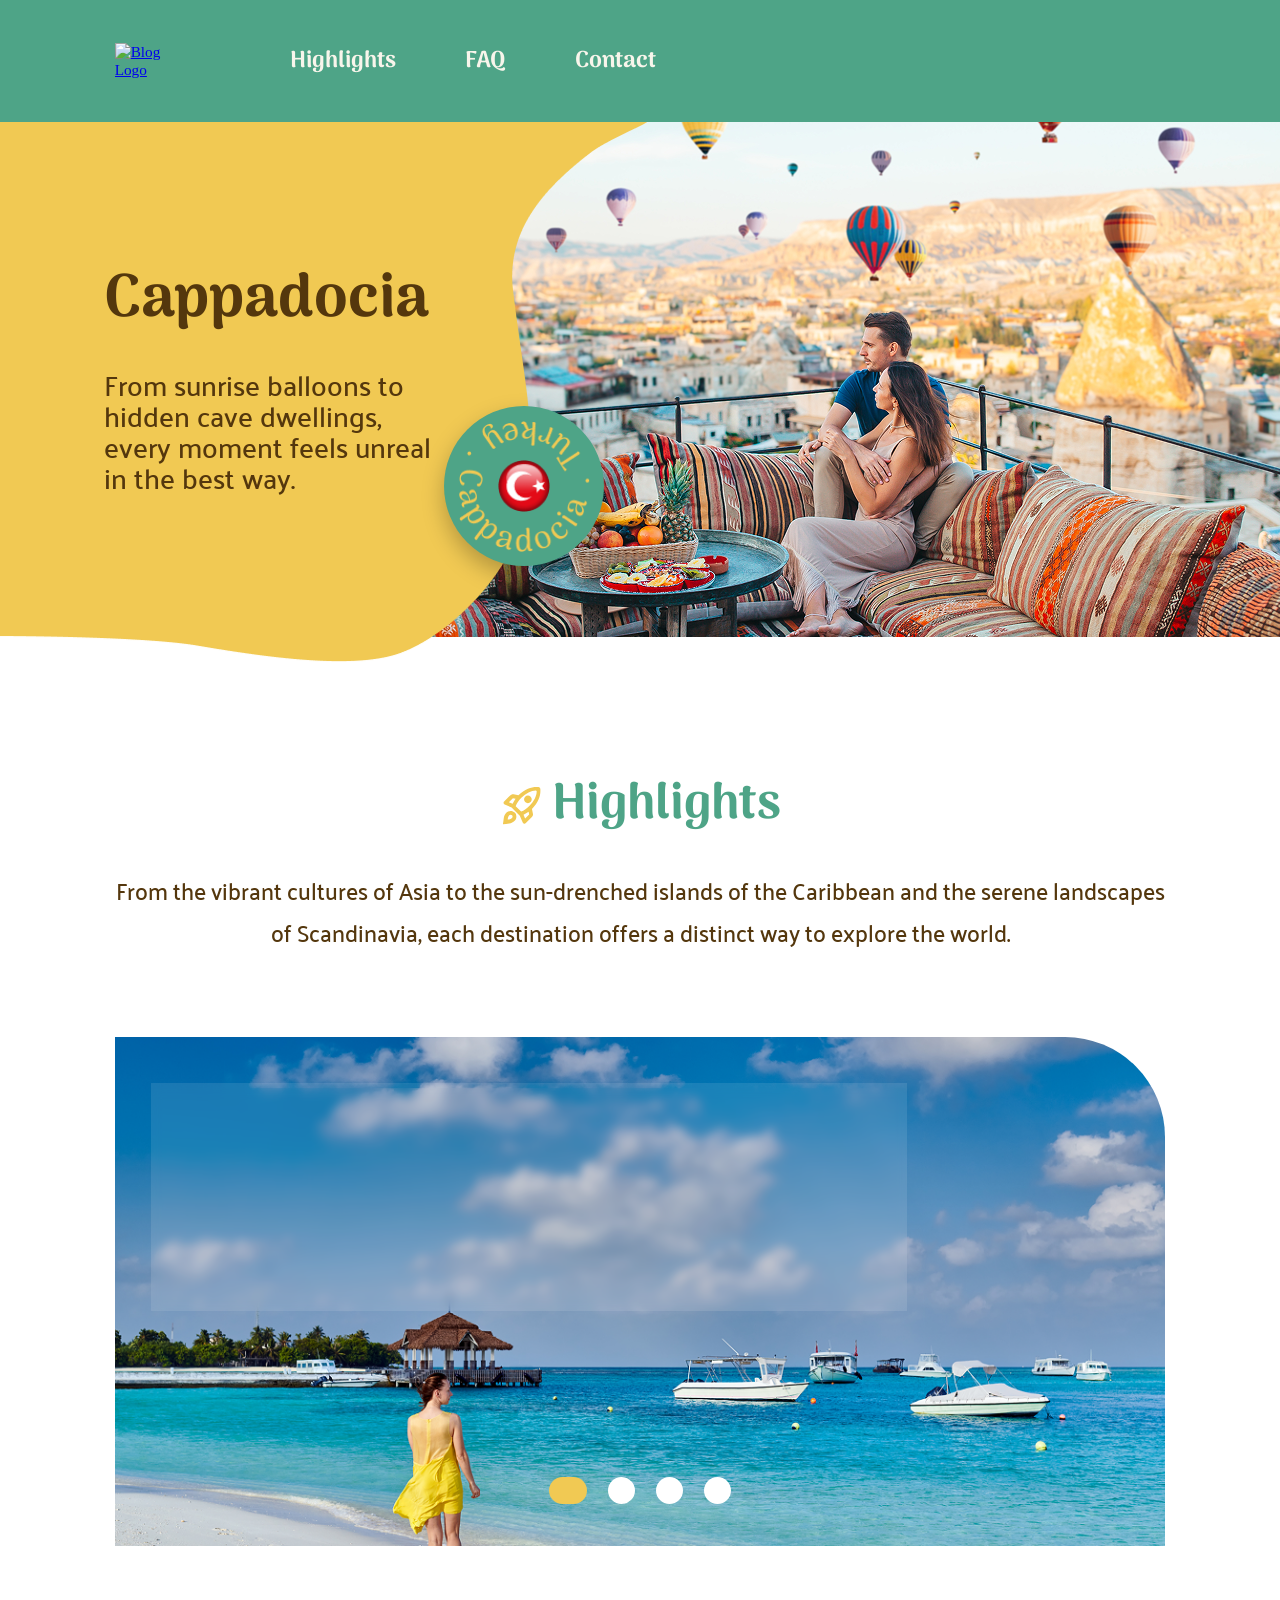
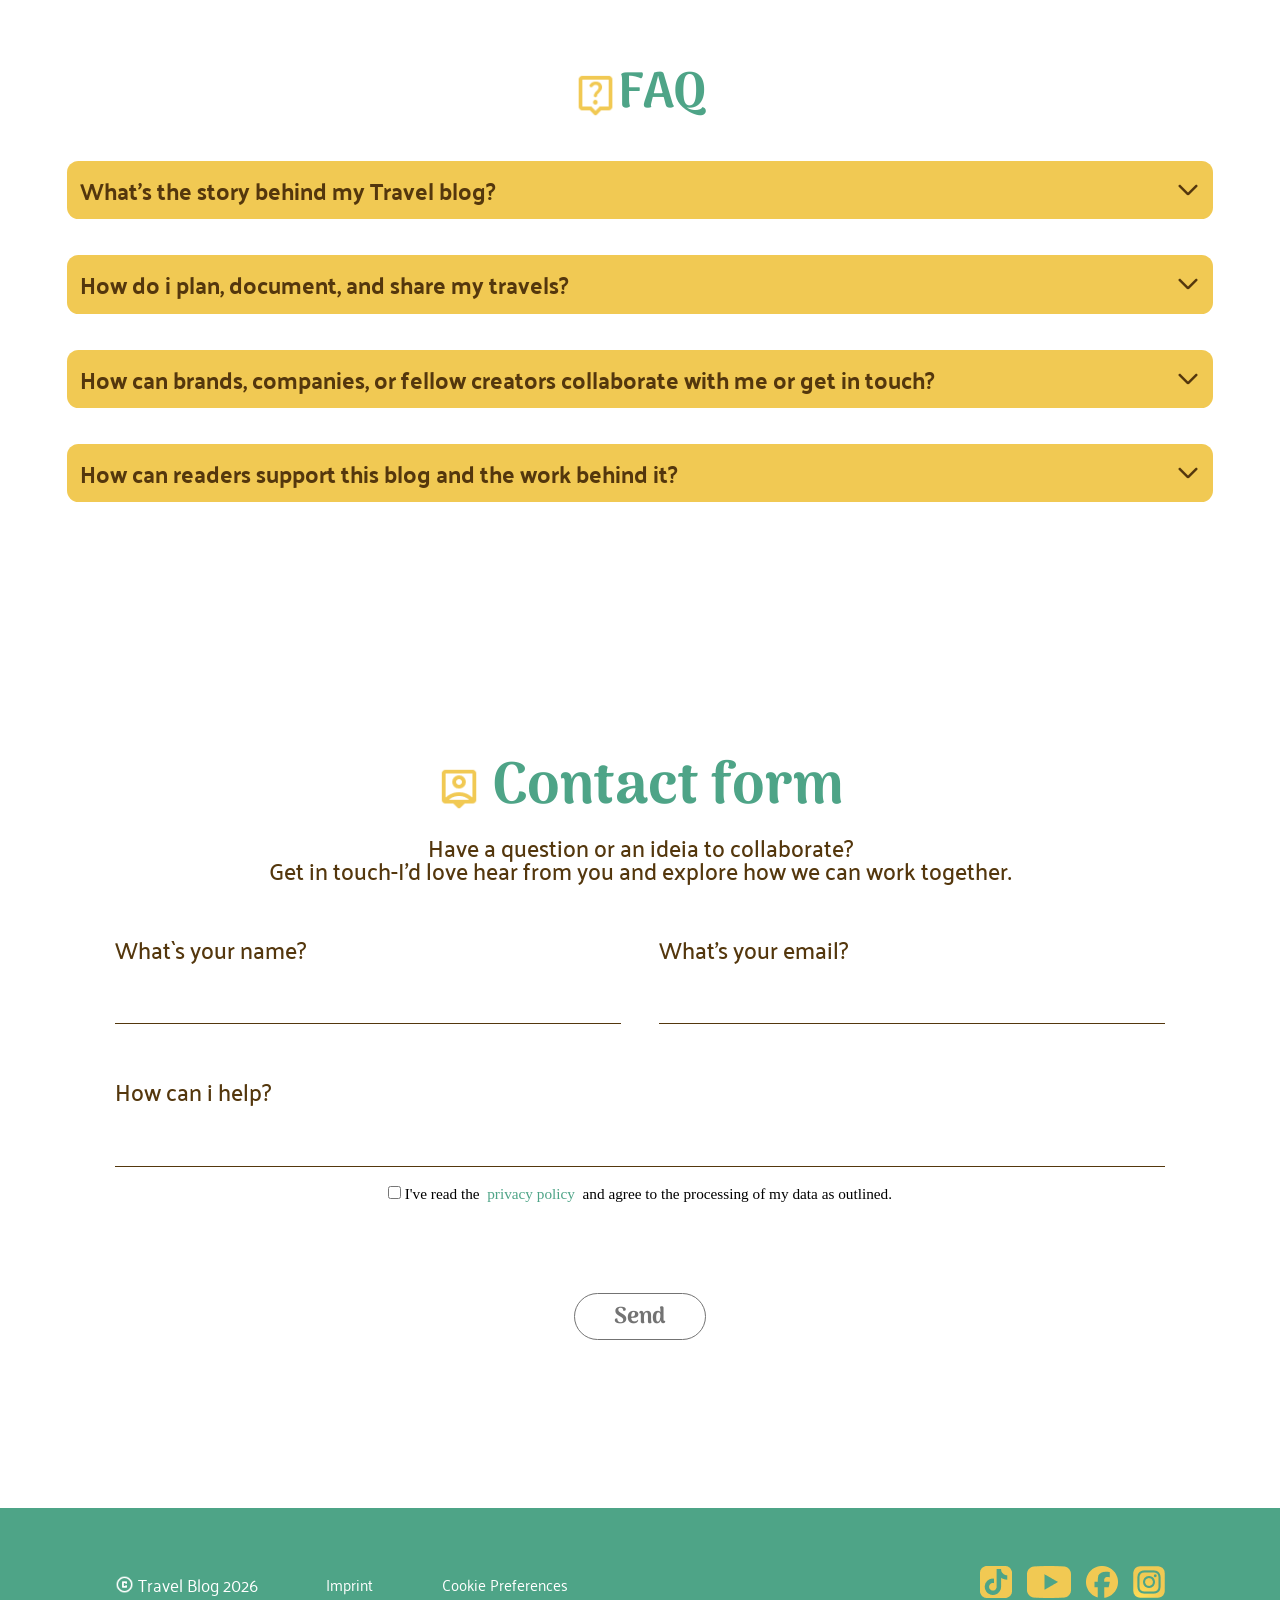
==== commit f9f93a82: "added mobile responsive nav" ====
--- a/index.html
+++ b/index.html
@@ -61,30 +61,30 @@
             <p>From the vibrant cultures of Asia to the sun-drenched islands of the Caribbean and the serene
                 landscapes of Scandinavia, each destination offers a distinct way to explore the world. </p>
         </header>
-        <div class="slider">
+        <div class="slider_a_div">
             <div class="slider_a">
                 <div class="slider_buttons_wrapper">
                     <label for="one">
-                        <div class="radio_button radio_button_one"></div>
+                        <div class="radio_button radio_button_slider_a_one"></div>
                         <input hidden type="radio" id="one" name="slider" value="one" checked>
                     </label>
                     <label for="two">
-                        <div class="radio_button radio_button_two"></div>
+                        <div class="radio_button radio_button_slider_a_two"></div>
                         <input hidden type="radio" id="two" name="slider" value="two">
                     </label>
                     <label for="three">
-                        <div class="radio_button radio_button_three"></div>
+                        <div class="radio_button radio_button_slider_a_three"></div>
                         <input hidden type="radio" id="three" name="slider" value="three">
                     </label>
                     <label for="four">
-                        <div class="radio_button radio_button_four"></div>
+                        <div class="radio_button radio_button_slider_a_four"></div>
                         <input hidden type="radio" id="four" name="slider" value="four">
                     </label>
                 </div>
                 <div class="slider_a_wrapper">
                     <a href="./article_1.html">
                         <div class="slider_a_element element_one">
-                            <div class="slider_element_text">
+                            <div class="slider_a_element_text">
                                 <h2>The World’s Most Breathtaking Beaches</h2>
                                 <p>From powder-soft white sands to dramatic coastlines kissed by turquoise
                                     waves, these </p>
@@ -94,7 +94,7 @@
                     </a>
                     <a href="./article_2.html">
                         <div class="slider_a_element element_two">
-                            <div class="slider_element_text">
+                            <div class="slider_a_element_text">
                                 <h2>Copenhagen in 3 Days: Big Experiences, Smart Spending</h2>
                                 <p>Discover Copenhagen, where historic charm meets modern design, vibrant
                                     cycling
@@ -106,7 +106,7 @@
                     </a>
                     <a href="./article_3.html">
                         <div class="slider_a_element element_three">
-                            <div class="slider_element_text">
+                            <div class="slider_a_element_text">
                                 <h2>Pattaya Pulse:<br>
                                     Food, Sun and Neon Nights</h2>
                                 <p>From bustling promenades to nearby islands, the city offers an energetic and
@@ -121,7 +121,7 @@
                     </a>
                     <a href="">
                         <div class="slider_a_element element_four">
-                            <div class="slider_element_text">
+                            <div class="slider_a_element_text">
                                 <h2>Mountain Fuji</h2>
                                 <p>The most iconic mountain and an active volcano located about 100 kilometers
                                     southwest
@@ -255,6 +255,13 @@
             </div>
         </div>
     </footer>
+
+    <div class="mobile_nav">
+        <img src="./assets/icons/Home_green.svg" alt="">
+        <img src="./assets/icons/rocket_launch_green.svg" alt="">
+        <img src="./assets/icons/live_help_green.svg" alt="">
+        <img src="./assets/icons/person_pin_green.svg" alt="">
+    </div>
 </body>
 
 </html>
--- a/style.css
+++ b/style.css
@@ -237,7 +237,7 @@
     color: #4EA487;
 }
 
-.slider {
+.slider_a_div {
     display: flex;
     justify-content: center;
     align-items: center;
@@ -262,6 +262,14 @@
     height: 100%;
     position: absolute;
     display: flex;
+}
+
+.slider_b_wrapper {
+    z-index: 1;
+    height: 100%;
+    position: relative;
+    display: flex;
+    width: max-content;
 }
 
 .slider_a_element {
@@ -286,6 +294,12 @@
     z-index: 2;
 }
 
+.slider_b_buttons_wrapper {
+    display: flex;
+    gap: 1.375rem;
+    z-index: 2;
+}
+
 .element_one {
     background-image: url("./assets/img/slider_image_1.png");
 }
@@ -322,27 +336,27 @@
     z-index: 1;
 }
 
-.slider_a:has(input[value="one"]:checked) .radio_button_one {
+.slider_a:has(input[value="one"]:checked) .radio_button_slider_a_one {
     width: 2.5rem;
     background-color: #F1C953;
 }
 
-.slider_a:has(input[value="two"]:checked) .radio_button_two {
+.slider_a:has(input[value="two"]:checked) .radio_button_slider_a_two {
     width: 2.5rem;
     background-color: #F1C953;
 }
 
-.slider_a:has(input[value="three"]:checked) .radio_button_three {
+.slider_a:has(input[value="three"]:checked) .radio_button_slider_a_three {
     width: 2.5rem;
     background-color: #F1C953;
 }
 
-.slider_a:has(input[value="four"]:checked) .radio_button_four {
+.slider_a:has(input[value="four"]:checked) .radio_button_slider_a_four {
     width: 2.5rem;
     background-color: #F1C953;
 }
 
-.slider_element_text {
+.slider_a_element_text {
     width: 72%;
     top: 3.375rem;
     left: 2.375rem;
@@ -353,7 +367,7 @@
     backdrop-filter: blur(5px);
 }
 
-.slider_element_text h2 {
+.slider_a_element_text h2 {
     font-family: 'Palanquin Dark';
     font-weight: 600;
     font-size: 3rem;
@@ -361,7 +375,7 @@
     line-height: 100%;
 }
 
-.slider_element_text p {
+.slider_a_element_text p {
     display: inline;
     font-family: 'Palanquin';
     font-weight: 400;
@@ -377,30 +391,6 @@
     cursor: pointer;
 }
 
-.faq {
-    display: 100%;
-    padding: 7.813rem 7.5rem;
-    display: flex;
-    flex-direction: column;
-    justify-content: center;
-    align-items: center;
-}
-
-.faq_main {
-    display: flex;
-    flex-direction: row;
-    align-items: center;
-    gap: 0.5rem;
-}
-
-.faq_main>h3 {
-    font-family: 'Arima';
-    font-weight: 700;
-    line-height: 120%;
-    color: #4EA487;
-    font-size: 3.25rem;
-}
-
 .faq_main>img {
     height: 3rem;
     width: 3rem;
@@ -411,11 +401,9 @@
     border: solid 0px;
     border-radius: 0.75rem;
     padding: 1rem 0.875rem;
-
 }
 
 .faq_container>summary {
-
     list-style: none;
     display: flex;
     justify-content: space-between;
@@ -466,7 +454,6 @@
 }
 
 .faq {
-    display: 100%;
     padding: 7.813rem 7.5rem;
     display: flex;
     flex-direction: column;
@@ -484,6 +471,9 @@
 .faq_main>h3 {
     color: #4EA487;
     font-size: 3.25rem;
+    font-family: 'Arima';
+    font-weight: 700;
+    line-height: 120%;
 }
 
 .faq_main>img {
@@ -491,14 +481,6 @@
     width: 3rem;
 }
 
-.faq_container {
-    width: 75rem;
-    border: solid 0px;
-    border-radius: 0.75rem;
-    padding: 1rem 0.875rem;
-
-}
-
 .faq_container>summary {
 
     list-style: none;
@@ -506,28 +488,6 @@
     justify-content: space-between;
     align-items: center;
     cursor: pointer;
-}
-
-details {
-    width: 1200px;
-    background-color: #f1c953;
-    border: solid 0px;
-    border-radius: 0.75rem;
-    padding: 1rem 0.875rem;
-}
-
-details>summary {
-    list-style: none;
-    display: flex;
-    justify-content: space-between;
-    align-items: center;
-    height: 1.813rem;
-}
-
-details>summary>h4 {
-    font-family: Palanquin;
-    font-size: 1.5rem;
-    color: #54370D;
 }
 
 .arrow-img {
@@ -623,6 +583,10 @@
 
 .slider_buttons_wrapper label {
     margin-bottom: 2.75rem;
+}
+
+.slider_b_buttons_wrapper label {
+    margin: 2.75rem 0;
 }
 
 .privacy_policy {
@@ -679,11 +643,9 @@
     display: flex;
     justify-content: space-between;
     align-items: center;
-
 }
 
 .footer_schriftlich {
-    font-family: Palaquin;
     display: flex;
     gap: 4.5rem;
     font-family: 'Palanquin';
@@ -809,9 +771,41 @@
 }
 
 .carousel {
-    width: 68.75rem;
-    height: 37.375rem;
-    background-color: bisque;
+    display: flex;
+    justify-content: center;
+    width: 100%;
+    gap: 10px;
+}
+
+.carousel_element {
+    z-index: 1;
+    width: 18.75rem;
+    height: 27.5rem;
+    transform: perspective(250px) rotateY(20deg) translateX(0);
+    transform-origin: 50% 50%;
+    transition: transform 250ms ease-in-out;
+}
+
+.carousel_element img {
+    filter: drop-shadow(5px -9px 20px rgba(0, 0, 0, 0.25));
+    border-radius: 1rem;
+    width: 100%;
+    height: 100%;
+    object-fit: cover;
+}
+
+
+.carousel:has(.carousel_element:hover) .carousel_element:has(~ .carousel_element:hover) {
+    transform: perspective(250px) rotateY(20deg) translateX(-50px);
+}
+
+.carousel_element:hover {
+    z-index: 2;
+    transform: perspective(250px) rotateY(0deg) translateX(0) scaleX(1.5) scaleY(1);
+}
+
+.carousel_element:hover~.carousel_element {
+    transform: perspective(250px) rotateY(-20deg) translateX(50px);
 }
 
 .carousel_section>h2 {
@@ -821,12 +815,12 @@
     line-height: 120%;
     text-align: center;
     color: #54370D;
-    margin-bottom: 4.25rem;
+    margin-bottom: 7rem;
 }
 
 .text_section {
     margin: 0 7.5rem;
-    margin-top: 5.5rem;
+    margin-top: 8rem;
 }
 
 .text_section p,
@@ -1283,6 +1277,18 @@
     max-height: 146px;
 }
 
+.arrow_responsive {
+    visibility: hidden;
+}
+
+.slider_b {
+    display: none;
+}
+
+.mobile_nav {
+    display: none;
+}
+
 /* ============================RESPONSIVE==================================== */
 
 @media screen and (max-width:1440px) {
@@ -1371,8 +1377,257 @@
         display: none;
     }
 
-    .slider {
+    .slider_a_div {
         padding: 0 1.25rem;
+    }
+
+    .author_section {
+        flex-direction: column;
+        margin: 0 1.25rem;
+        margin-top: 2rem;
+    }
+
+    .author_card {
+        width: 100%;
+    }
+
+    .author_header h2 {
+        font-size: 1.667rem;
+    }
+
+    .author_header h1 {
+        font-size: 3.333rem;
+    }
+
+    .title_wrapper p {
+        font-size: 1.5rem;
+    }
+
+    .header_date {
+        flex-wrap: wrap;
+        gap: 1.333rem;
+    }
+
+    .author_section p {
+        font-size: 1.333rem;
+    }
+
+    .slider_a {
+        height: 44.417rem;
+    }
+
+    .carousel_section {
+        margin: 0 1.25rem;
+        margin-top: 3.333rem;
+    }
+
+    .carousel_section h2 {
+        font-size: 1.667rem;
+    }
+
+    .text_section {
+        margin: 0 1.417rem;
+        margin-top: 3.333rem;
+    }
+
+    .text_section p,
+    li {
+        font-size: 1.334rem;
+    }
+
+    .tipps {
+        margin-top: 2.667rem;
+        margin-bottom: 12.25rem;
+    }
+
+    .tipps_wrapper {
+        left: 0;
+        padding: 2rem 1.333rem;
+    }
+
+    .tipps>img {
+        width: 16.327rem;
+        height: 6.5rem;
+    }
+
+    .list {
+        margin: 0;
+        margin-top: 2.667rem;
+    }
+
+    .follow_section>p>img:first-of-type {
+        display: none;
+    }
+
+    .arrow_responsive {
+        visibility: visible;
+        ;
+    }
+
+    .carousel {
+        display: none;
+    }
+
+    .slider_b {
+        width: 100%;
+        height: 36rem;
+        display: flex;
+        align-items: flex-end;
+        flex-direction: column-reverse;
+        align-items: center;
+        overflow: hidden;
+        cursor: pointer;
+    }
+
+    .slider_b_element {
+        width: calc(60.33vw - 6px);
+        padding: 20px 10px;
+        transform: perspective(250px) rotateY(20deg) translateX(0px);
+        filter: drop-shadow(1px 1px 4px black);
+        transition: all 250ms ease-in-out;
+    }
+
+    .slider_b_element img {
+        border-radius: 1rem;
+        width: 100%;
+        height: 100%;
+        object-fit: cover;
+    }
+
+    .radio_button_slider_b {
+        width: 1.75rem;
+        height: 1.75rem;
+        border-radius: 1.25rem;
+        background-color: #4EA4874D;
+        cursor: pointer;
+    }
+
+    /*============================================SLIDER B SLIDER TRANSFORM AROUND CLICKED==============================================*/
+    .slider_b:has(.slider_b_buttons_wrapper [value="one"]:checked) .slider_b_element {
+        transform: perspective(250px) rotateY(-20deg) translateX(0);
+        transition: all 500ms ease-in-out;
+    }
+
+    .slider_b:has(.slider_b_buttons_wrapper [value="two"]:checked) .slider_b_element_three,
+    .slider_b:has(.slider_b_buttons_wrapper [value="two"]:checked) .slider_b_element_four,
+    .slider_b:has(.slider_b_buttons_wrapper [value="two"]:checked) .slider_b_element_five {
+        transform: perspective(250px) rotateY(-20deg) translateX(0);
+        transition: all 500ms ease-in-out;
+    }
+
+    .slider_b:has(.slider_b_buttons_wrapper [value="three"]:checked) .slider_b_element_four,
+    .slider_b:has(.slider_b_buttons_wrapper [value="three"]:checked) .slider_b_element_five {
+        transform: perspective(250px) rotateY(-20deg) translateX(0);
+        transition: all 500ms ease-in-out;
+    }
+
+    .slider_b:has(.slider_b_buttons_wrapper [value="four"]:checked) .slider_b_element_five {
+        transform: perspective(250px) rotateY(-20deg) translateX(0);
+        transition: all 500ms ease-in-out;
+    }
+
+    /*============================================SLIDER B SLIDER TRANSFORM WHEN CLICKED==============================================*/
+    .slider_b:has(.slider_b_buttons_wrapper [value="one"]:checked) .slider_b_element_one {
+        transform: perspective(250px) rotateY(0) translateX(0) scale(1.1);
+        transition: all 500ms ease-in-out;
+    }
+
+    .slider_b:has(.slider_b_buttons_wrapper [value="two"]:checked) .slider_b_element_two {
+        transform: perspective(250px) rotateY(0) translateX(0) scale(1.1);
+        transition: all 500ms ease-in-out;
+    }
+
+    .slider_b:has(.slider_b_buttons_wrapper [value="three"]:checked) .slider_b_element_three {
+        transform: perspective(250px) rotateY(0) translateX(0) scale(1.1);
+        transition: all 500ms ease-in-out;
+    }
+
+    .slider_b:has(.slider_b_buttons_wrapper [value="four"]:checked) .slider_b_element_four {
+        transform: perspective(250px) rotateY(0) translateX(0) scale(1.1);
+        transition: all 500ms ease-in-out;
+    }
+
+    .slider_b:has(.slider_b_buttons_wrapper [value="five"]:checked) .slider_b_element_five {
+        transform: perspective(250px) rotateY(0) translateX(0) scale(1.1);
+        transition: all 500ms ease-in-out;
+    }
+
+    /*============================================SLIDER B MOVE SLIDER==============================================*/
+    .slider_b:has(.slider_b_buttons_wrapper [value="one"]:checked) .slider_b_wrapper {
+        left: 130%;
+        transition: all 500ms ease-in-out;
+    }
+
+    .slider_b:has(.slider_b_buttons_wrapper [value="two"]:checked) .slider_b_wrapper {
+        left: 64%;
+        transition: all 500ms ease-in-out;
+    }
+
+    .slider_b:has(.slider_b_buttons_wrapper [value="three"]:checked) .slider_b_wrapper {
+        left: 1%;
+        transition: all 500ms ease-in-out;
+    }
+
+    .slider_b:has(.slider_b_buttons_wrapper [value="four"]:checked) .slider_b_wrapper {
+        left: -64%;
+        transition: all 500ms ease-in-out;
+    }
+
+    .slider_b:has(.slider_b_buttons_wrapper [value="five"]:checked) .slider_b_wrapper {
+        left: -127%;
+        transition: all 500ms ease-in-out;
+    }
+
+    /*============================================SLIDER B RADIO BUTTONS==============================================*/
+
+    .slider_b:has(.slider_b_buttons_wrapper input[value="one"]:checked) .radio_button_slider_b_one {
+        width: 2.5rem;
+        background-color: #4EA487;
+        transition: width 250ms ease-in-out;
+    }
+
+    .slider_b:has(.slider_b_buttons_wrapper input[value="two"]:checked) .radio_button_slider_b_two {
+        width: 2.5rem;
+        background-color: #4EA487;
+        transition: width 250ms ease-in-out;
+    }
+
+    .slider_b:has(.slider_b_buttons_wrapper input[value="three"]:checked) .radio_button_slider_b_three {
+        width: 2.5rem;
+        background-color: #4EA487;
+        transition: width 250ms ease-in-out;
+    }
+
+    .slider_b:has(.slider_b_buttons_wrapper input[value="four"]:checked) .radio_button_slider_b_four {
+        width: 2.5rem;
+        background-color: #4EA487;
+        transition: width 250ms ease-in-out;
+    }
+
+    .slider_b:has(.slider_b_buttons_wrapper input[value="five"]:checked) .radio_button_slider_b_five {
+        width: 2.5rem;
+        background-color: #4EA487;
+        transition: width 250ms ease-in-out;
+    }
+
+    footer {
+        margin-top: 5rem;
+        background-color: #4ea487;
+    }
+
+    .footer_wrapper {
+        padding: 3rem 2.4rem;
+        align-items: end;
+    }
+
+    .footer_schriftlich {
+        flex-direction: column;
+        gap: 0.8rem;
+        align-items: start;
+    }
+
+    .footer_social img {
+        height: 2.4rem;
     }
 }
 
@@ -1381,22 +1636,34 @@
         display: none !important;
     }
 
-    .slider_element_text h2 {
+    .slider_a_element_text h2 {
         font-size: 2.333rem;
     }
-}
-
-@media screen and (max-width:375px) {
+
+    .element_one {
+        background-image: url(./assets/img/slider_image_responsive.png);
+    }
+}
+
+@media screen and (max-width:376px) {
     html {
         font-size: clamp(0.625rem, -0.1023rem + 3.6364vw, 0.75rem);
         /*min 10px max 12px min 320px max 375px*/
     }
 
-    .slider_a {
-        height: 44.417rem;
-    }
-
-    .element_one {
-        background-image: url(./assets/img/slider_image_responsive.png);
+    .mobile_nav {
+        position: sticky;
+        bottom: 0;
+        width: 100%;
+        display: flex;
+        gap: 48px;
+        padding: 24px 25px;
+        background-color: rgba(241, 201, 83, 1);
+        z-index: 2;
+        justify-content: center;
+    }
+
+    .mobile_nav img {
+        height: 35px;
     }
 }
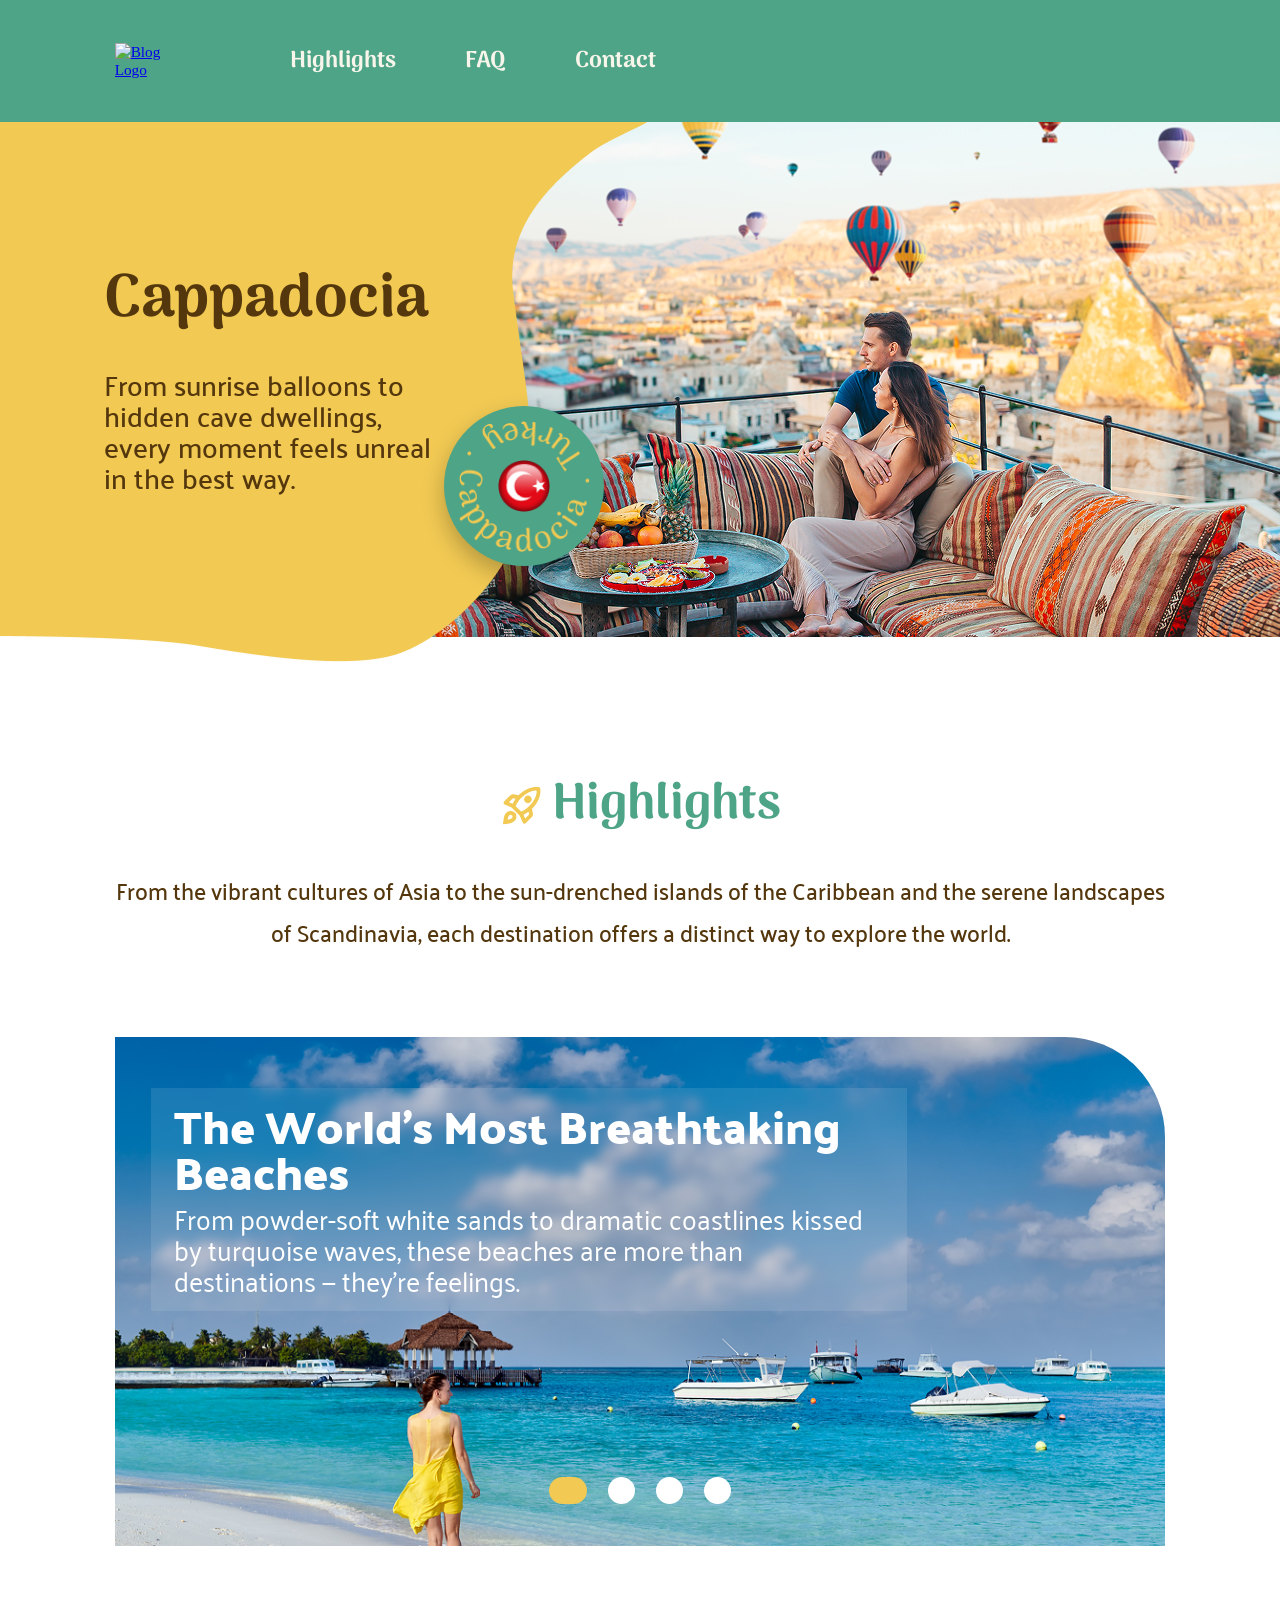
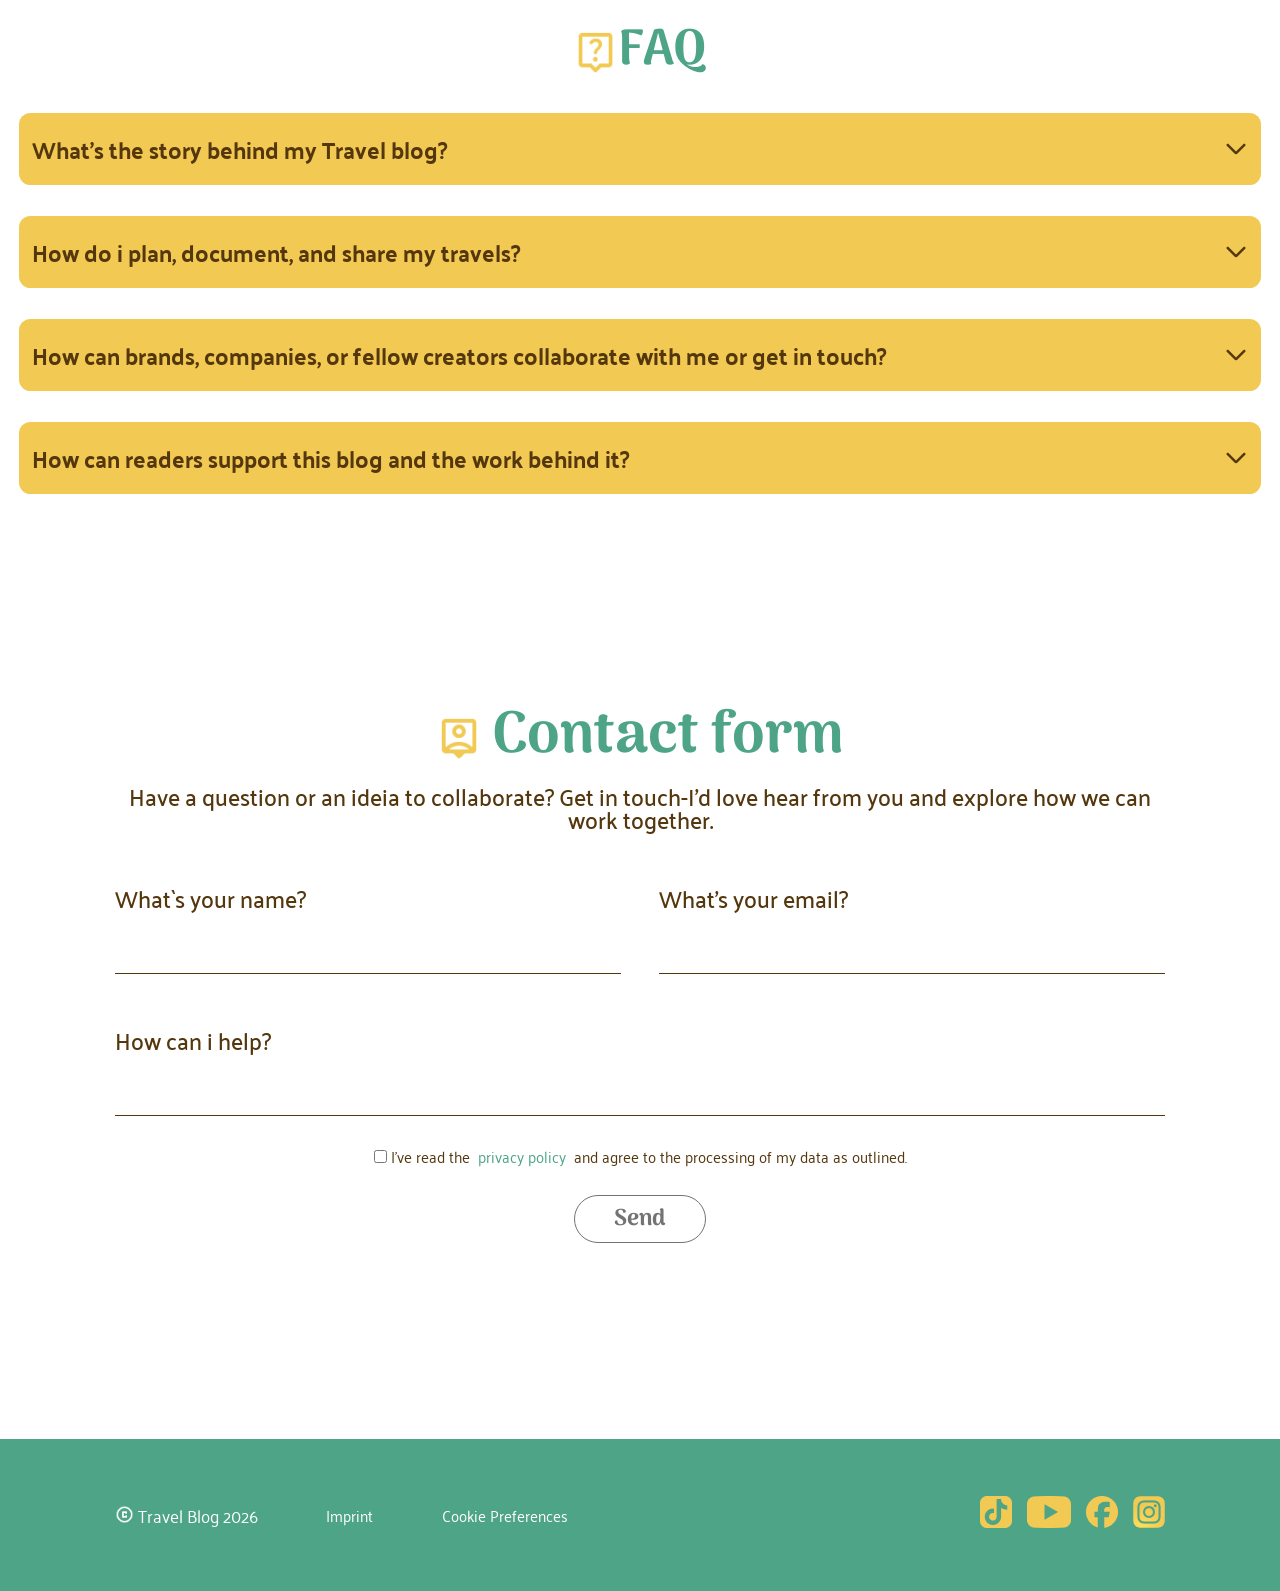
==== commit 1cb6f8b3: "finished home index.html + article_3 half" ====
--- a/index.html
+++ b/index.html
@@ -107,7 +107,7 @@
                     <a href="./article_3.html">
                         <div class="slider_a_element element_three">
                             <div class="slider_a_element_text">
-                                <h2>Pattaya Pulse:<br>
+                                <h2>Pattaya Pulse:
                                     Food, Sun and Neon Nights</h2>
                                 <p>From bustling promenades to nearby islands, the city offers an energetic and
                                     diverse
@@ -145,7 +145,6 @@
                 <img src="assets/icons/live_help.png" alt="FAQ">
                 <h3>FAQ</h3>
             </div>
-            <br><br>
             <details class="faq_container">
                 <summary>
                     <h4>What's the story behind my Travel blog?</h4>
@@ -154,10 +153,7 @@
                 <p>Lorem ipsum, dolor sit amet consectetur adipisicing elit. Dolorum in veniam illum ea architecto ex
                     inventore expedita quibusdam consequatur facere quidem, non eaque praesentium eos sunt illo pariatur
                     eius. Vero.</p>
-
-            </details>
-            <br><br>
-
+            </details>
             <details class="faq_container">
                 <summary>
                     <h4>How do i plan, document, and share my travels?</h4>
@@ -167,8 +163,6 @@
                     repellat quo maxime corporis reiciendis obcaecati delectus aspernatur quos, nemo atque laboriosam
                     praesentium vero rem quae.</p>
             </details>
-            <br><br>
-
             <details class="faq_container">
                 <summary>
                     <h4>How can brands, companies, or fellow creators collaborate with me or get in touch?</h4>
@@ -179,8 +173,6 @@
                     asperiores nulla veniam?
                 </p>
             </details>
-            <br><br>
-
             <details class="faq_container">
                 <summary>
                     <h4>How can readers support this blog and the work behind it?</h4>
@@ -201,11 +193,11 @@
                     <img src="assets/icons/person_pin.png" alt="Person">
                     <h3>Contact form</h3>
                 </div>
-                <p>Have a question or an ideia to collaborate? <br>Get in touch-I'd love hear from you and
+                <p>Have a question or an ideia to collaborate? Get in touch-I'd love hear from you and
                     explore how
                     we can work together.</p>
 
-                <div>
+                <div class="input_div">
                     <label class="label" for="name"> What`s your name?
                         <input type="text" id="name" name="name" required>
                     </label>
@@ -214,18 +206,18 @@
                     </label>
                 </div>
 
-                <div>
+                <div class="input_div">
                     <label class="label" for="help">How can i help?
                         <input type="text" id="help"> </label>
                 </div>
-                <br>
-                <label>
+
+                <label class="privacy_policy_label">
                     <input id="checkbox" type="checkbox" required>
                     I've read the <span class="privacy_policy"><a href="https://www.privacypolicies.com/"
                             target="_blank" rel="noopener noreferrer">&nbsp;privacy policy&nbsp;</a></span> and agree to
                     the processing of my data as outlined.
                 </label>
-                <br><br><br><br><br>
+
                 <button type="submit">Send</button>
             </div>
         </form>
--- a/style.css
+++ b/style.css
@@ -397,18 +397,10 @@
 }
 
 .faq_container {
-    width: 75rem;
+    width: 100%;
     border: solid 0px;
     border-radius: 0.75rem;
     padding: 1rem 0.875rem;
-}
-
-.faq_container>summary {
-    list-style: none;
-    display: flex;
-    justify-content: space-between;
-    align-items: center;
-    cursor: pointer;
 }
 
 details {
@@ -419,14 +411,6 @@
     padding: 1rem 0.875rem;
 }
 
-details>summary {
-    list-style: none;
-    display: flex;
-    justify-content: space-between;
-    align-items: center;
-    height: 1.813rem;
-}
-
 details>summary>h4 {
     font-family: Palanquin;
     font-size: 1.5rem;
@@ -454,7 +438,9 @@
 }
 
 .faq {
-    padding: 7.813rem 7.5rem;
+    padding: 5rem 1.25rem;
+    ;
+    gap: 2rem;
     display: flex;
     flex-direction: column;
     justify-content: center;
@@ -507,9 +493,6 @@
 }
 
 .contact_form {
-    height: 37.375rem;
-    width: 68.75rem;
-
     display: flex;
     flex-direction: column;
     align-items: center;
@@ -517,8 +500,6 @@
 
 .contact_form>div {
     display: flex;
-    flex-direction: row;
-    gap: 2.5rem;
     gap: 2.5rem;
     width: 100%;
 }
@@ -530,7 +511,6 @@
     font-size: 3.25rem;
     color: #4EA487;
     display: flex;
-    flex-direction: row;
     align-items: center;
     justify-content: center;
 }
@@ -552,9 +532,7 @@
     color: #54370D;
     font-family: 'Palanquin';
     font-weight: 500;
-    font-style: medium;
     font-size: 1.5rem;
-
     text-align: center;
     line-height: 1;
 }
@@ -587,6 +565,15 @@
 
 .slider_b_buttons_wrapper label {
     margin: 2.75rem 0;
+}
+
+.privacy_policy_label {
+    font-family: 'Palanquin';
+    font-weight: 400;
+    font-size: 15px;
+    line-height: 120%;
+    color: #54370D;
+    padding: 2rem;
 }
 
 .privacy_policy {
@@ -842,19 +829,18 @@
 
 .tipps {
     position: relative;
-    min-height: 16.25rem;
-    margin-bottom: 5.5rem;
+    margin-top: 9.667rem;
+    margin-bottom: 2.5rem;
 }
 
 .tipps>img {
-    width: 12.875rem;
+    width: 200px;
+    height: 70px;
     position: absolute;
+    transform: translate(-20%, -50%);
 }
 
 .tipps_wrapper {
-    position: absolute;
-    top: 4.063rem;
-    left: 2.938rem;
     border-radius: 1.875rem;
     padding: 1.625rem 1rem;
     background-color: #4EA48733;
@@ -890,16 +876,25 @@
 }
 
 .share_button {
-    border-color: #4EA487;
     background-color: #4EA487;
     color: #F1C953;
-    padding: 1.5rem 1.5rem;
-    margin-left: 3.25rem;
-    margin-right: 0.5rem;
+    padding: 24px 24px;
+    display: flex;
+    gap: 8px;
+    align-items: center;
+    border-radius: 40px;
+    justify-content: center;
+    font-family: 'Arima';
+    font-size: 24px;
+    font-weight: 700;
+    height: 48px;
+    width: 158px;
 }
 
 .share_wrapper {
     display: flex;
+    margin-left: 9.25rem;
+
 }
 
 @keyframes fade_out {
@@ -910,7 +905,7 @@
     to {
         opacity: 0%;
         width: 0;
-        margin-left: 0.5rem;
+        display: none;
     }
 }
 
@@ -928,11 +923,11 @@
 
 @keyframes less_margin {
     from {
-        margin-left: 3.25rem;
+        margin-left: 9.25rem;
     }
 
     to {
-        margin-left: 0.5rem;
+        margin-left: 5.5rem;
     }
 }
 
@@ -954,6 +949,7 @@
     align-items: center;
     opacity: 0;
     gap: 0.5rem;
+    padding-left: 0.438rem;
 }
 
 .share_links_div img {
@@ -961,20 +957,24 @@
     width: 2rem;
 }
 
-.share_button:focus img {
+#share_button_activate:checked~.share_wrapper .share_button>img {
     animation: fade_out 250ms forwards;
 }
 
-.share_button:focus {
+#share_button_activate:checked~.share_wrapper {
     animation: less_margin 250ms forwards;
 }
 
-.share_button:focus+.share_links_div {
+#share_button_activate:checked~.share_wrapper .share_links_div {
     animation: fade_in 250ms forwards
 }
 
 .share_button>img {
     padding-right: 0.5rem;
+}
+
+#share_button_activate {
+    display: none;
 }
 
 /*==================================ARTICLE 3===================================*/
@@ -1146,8 +1146,7 @@
 }
 
 .rain_section {
-    margin: 0 auto;
-
+    margin: 88px auto;
     padding: 0 7.5rem 5rem 7.5rem;
     display: flex;
     flex-direction: column;
@@ -1435,19 +1434,9 @@
         font-size: 1.334rem;
     }
 
-    .tipps {
-        margin-top: 2.667rem;
-        margin-bottom: 12.25rem;
-    }
-
     .tipps_wrapper {
         left: 0;
         padding: 2rem 1.333rem;
-    }
-
-    .tipps>img {
-        width: 16.327rem;
-        height: 6.5rem;
     }
 
     .list {
@@ -1628,27 +1617,6 @@
 
     .footer_social img {
         height: 2.4rem;
-    }
-}
-
-@media screen and (max-width: 512px) {
-    .second_textpart {
-        display: none !important;
-    }
-
-    .slider_a_element_text h2 {
-        font-size: 2.333rem;
-    }
-
-    .element_one {
-        background-image: url(./assets/img/slider_image_responsive.png);
-    }
-}
-
-@media screen and (max-width:376px) {
-    html {
-        font-size: clamp(0.625rem, -0.1023rem + 3.6364vw, 0.75rem);
-        /*min 10px max 12px min 320px max 375px*/
     }
 
     .mobile_nav {
@@ -1666,4 +1634,33 @@
     .mobile_nav img {
         height: 35px;
     }
+
+    .form {
+        padding: 1rem;
+    }
+
+    .input_div {
+        flex-direction: column;
+    }
+}
+
+@media screen and (max-width: 512px) {
+    .second_textpart {
+        display: none !important;
+    }
+
+    .slider_a_element_text h2 {
+        font-size: 2.333rem;
+    }
+
+    .element_one {
+        background-image: url(./assets/img/slider_image_responsive.png);
+    }
+}
+
+@media screen and (max-width:376px) {
+    html {
+        font-size: clamp(0.625rem, -0.1023rem + 3.6364vw, 0.75rem);
+        /*min 10px max 12px min 320px max 375px*/
+    }
 }
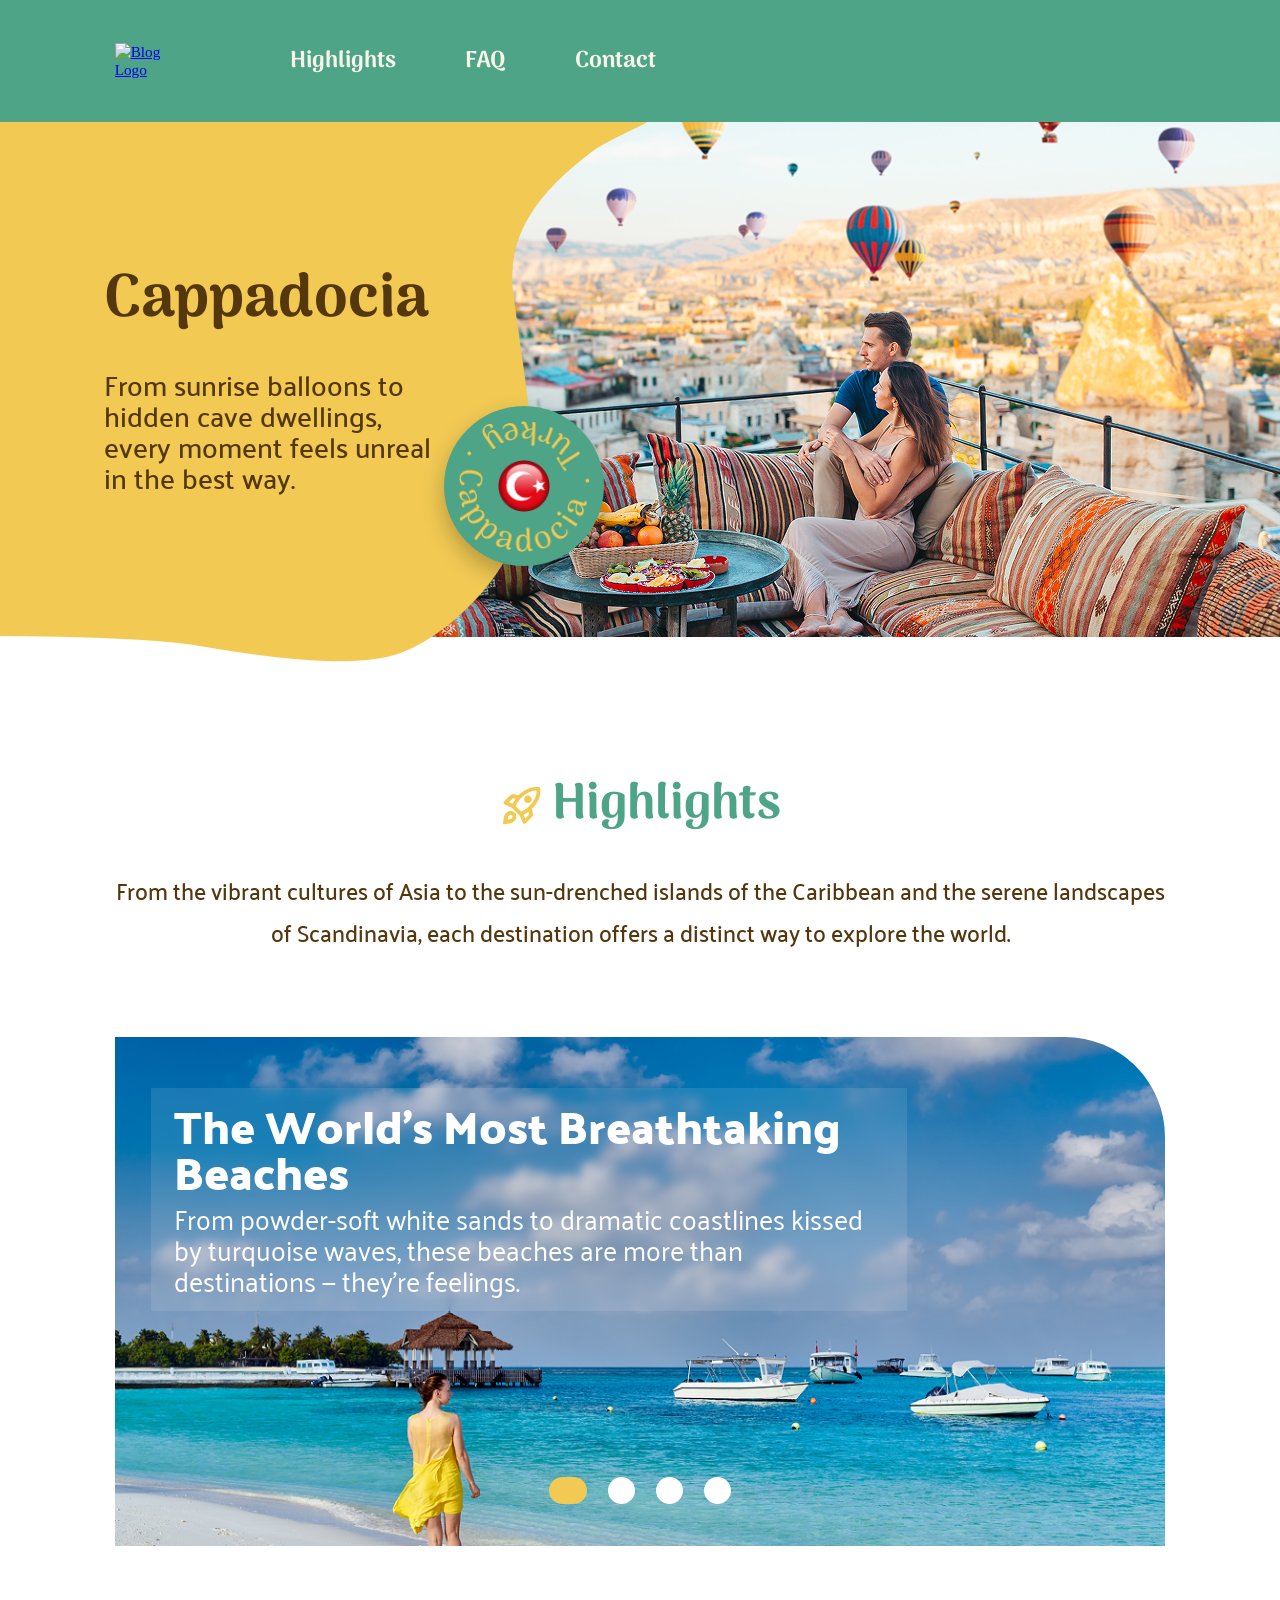
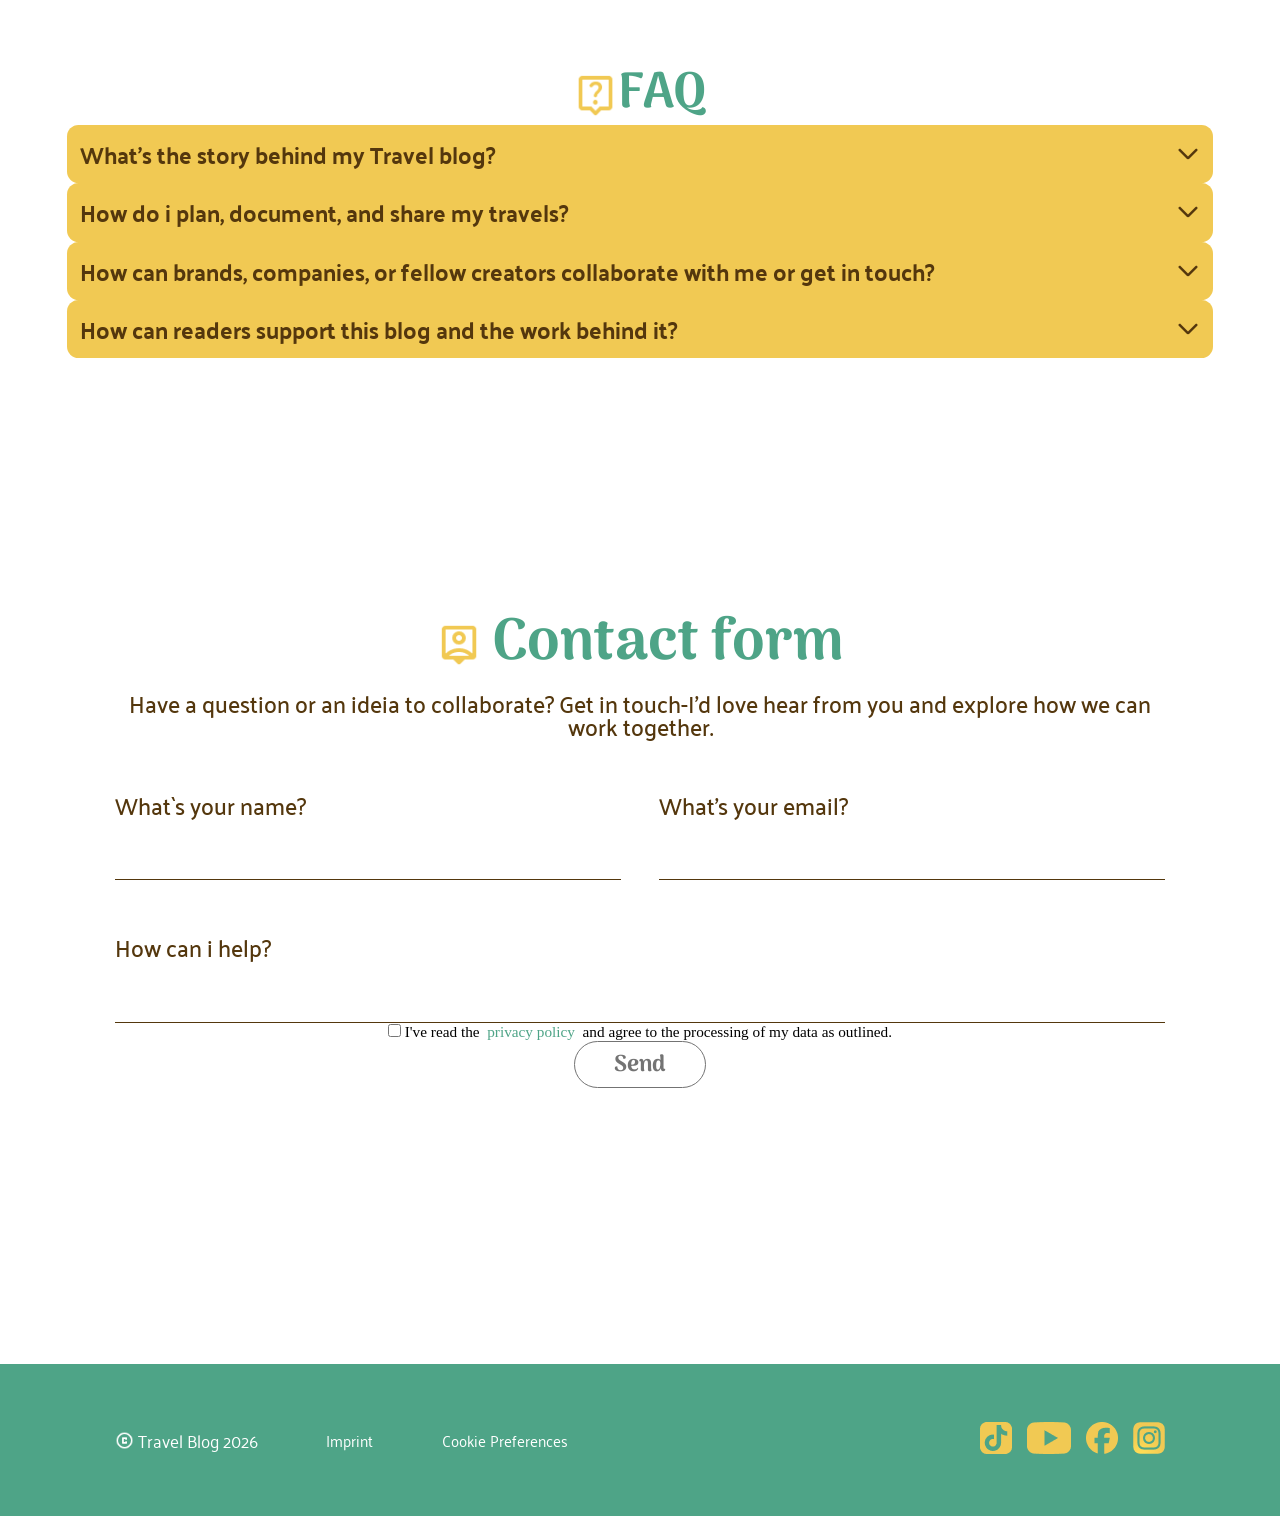
==== commit d9ba4944: "wip" ====
--- a/index.html
+++ b/index.html
@@ -6,13 +6,14 @@
     <meta name="viewport" content="width=device-width, initial-scale=1.0">
     <link rel="stylesheet" href="./style.css">
     <link rel="stylesheet" href="./fonts.css">
+    <link rel="icon" type="image/x-icon" href="./assets/icons/logo.svg">
     <title>Home</title>
 </head>
 
 <body>
     <header class="site-header">
         <div class="site-header_content">
-            <a href="#" class="logo">
+            <a href="./index.html" class="logo">
                 <img src="./assets/icons/logo.svg" alt="Blog Logo">
             </a>
 
@@ -125,12 +126,11 @@
                                 <h2>Mountain Fuji</h2>
                                 <p>The most iconic mountain and an active volcano located about 100 kilometers
                                     southwest
-                                    of
+                                    of</p>
                                 <p class="second_textpart">Tokyo. Written with the characters for “wealth” and
                                     “samurai,” Fuji’s name
                                     evokes a
                                     sense of strength, honor, and enduring prestige.</p>
-                                </p>
                             </div>
                         </div>
                     </a>
@@ -196,7 +196,6 @@
                 <p>Have a question or an ideia to collaborate? Get in touch-I'd love hear from you and
                     explore how
                     we can work together.</p>
-
                 <div class="input_div">
                     <label class="label" for="name"> What`s your name?
                         <input type="text" id="name" name="name" required>
@@ -249,10 +248,18 @@
     </footer>
 
     <div class="mobile_nav">
-        <img src="./assets/icons/Home_green.svg" alt="">
-        <img src="./assets/icons/rocket_launch_green.svg" alt="">
-        <img src="./assets/icons/live_help_green.svg" alt="">
-        <img src="./assets/icons/person_pin_green.svg" alt="">
+        <a href="./index.html">
+            <img src="./assets/icons/Home_green.svg" alt="">
+        </a>
+        <a href="./index.html#highlights">
+            <img src="./assets/icons/rocket_launch_green.svg" alt="">
+        </a>
+        <a href="./index.html#faq">
+            <img src="./assets/icons/live_help_green.svg" alt="">
+        </a>
+        <a href="./index.html#contact">
+            <img src="./assets/icons/person_pin_green.svg" alt="">
+        </a>
     </div>
 </body>
 
--- a/style.css
+++ b/style.css
@@ -397,10 +397,18 @@
 }
 
 .faq_container {
-    width: 100%;
+    width: 75rem;
     border: solid 0px;
     border-radius: 0.75rem;
     padding: 1rem 0.875rem;
+}
+
+.faq_container>summary {
+    list-style: none;
+    display: flex;
+    justify-content: space-between;
+    align-items: center;
+    cursor: pointer;
 }
 
 details {
@@ -411,6 +419,14 @@
     padding: 1rem 0.875rem;
 }
 
+details>summary {
+    list-style: none;
+    display: flex;
+    justify-content: space-between;
+    align-items: center;
+    height: 1.813rem;
+}
+
 details>summary>h4 {
     font-family: Palanquin;
     font-size: 1.5rem;
@@ -438,9 +454,7 @@
 }
 
 .faq {
-    padding: 5rem 1.25rem;
-    ;
-    gap: 2rem;
+    padding: 7.813rem 7.5rem;
     display: flex;
     flex-direction: column;
     justify-content: center;
@@ -493,6 +507,8 @@
 }
 
 .contact_form {
+    height: 37.375rem;
+    width: 68.75rem;
     display: flex;
     flex-direction: column;
     align-items: center;
@@ -508,7 +524,6 @@
     font-family: 'Arima';
     font-weight: 700;
     font-size: 3.25rem;
-    font-size: 3.25rem;
     color: #4EA487;
     display: flex;
     align-items: center;
@@ -516,16 +531,12 @@
 }
 
 .contact_main h3 {
-    margin-left: -1.875rem;
     margin-left: -1.875rem;
 }
 
 .contact_main>img {
     height: 3rem;
     width: 3rem;
-    height: 3rem;
-    width: 3rem;
-
 }
 
 .contact_form>p {
@@ -565,15 +576,6 @@
 
 .slider_b_buttons_wrapper label {
     margin: 2.75rem 0;
-}
-
-.privacy_policy_label {
-    font-family: 'Palanquin';
-    font-weight: 400;
-    font-size: 15px;
-    line-height: 120%;
-    color: #54370D;
-    padding: 2rem;
 }
 
 .privacy_policy {
@@ -927,7 +929,7 @@
     }
 
     to {
-        margin-left: 5.5rem;
+        margin-left:5.5rem;
     }
 }
 
@@ -1146,7 +1148,8 @@
 }
 
 .rain_section {
-    margin: 88px auto;
+    margin: 0 auto;
+
     padding: 0 7.5rem 5rem 7.5rem;
     display: flex;
     flex-direction: column;
@@ -1634,14 +1637,6 @@
     .mobile_nav img {
         height: 35px;
     }
-
-    .form {
-        padding: 1rem;
-    }
-
-    .input_div {
-        flex-direction: column;
-    }
 }
 
 @media screen and (max-width: 512px) {
@@ -1663,4 +1658,4 @@
         font-size: clamp(0.625rem, -0.1023rem + 3.6364vw, 0.75rem);
         /*min 10px max 12px min 320px max 375px*/
     }
-}+}
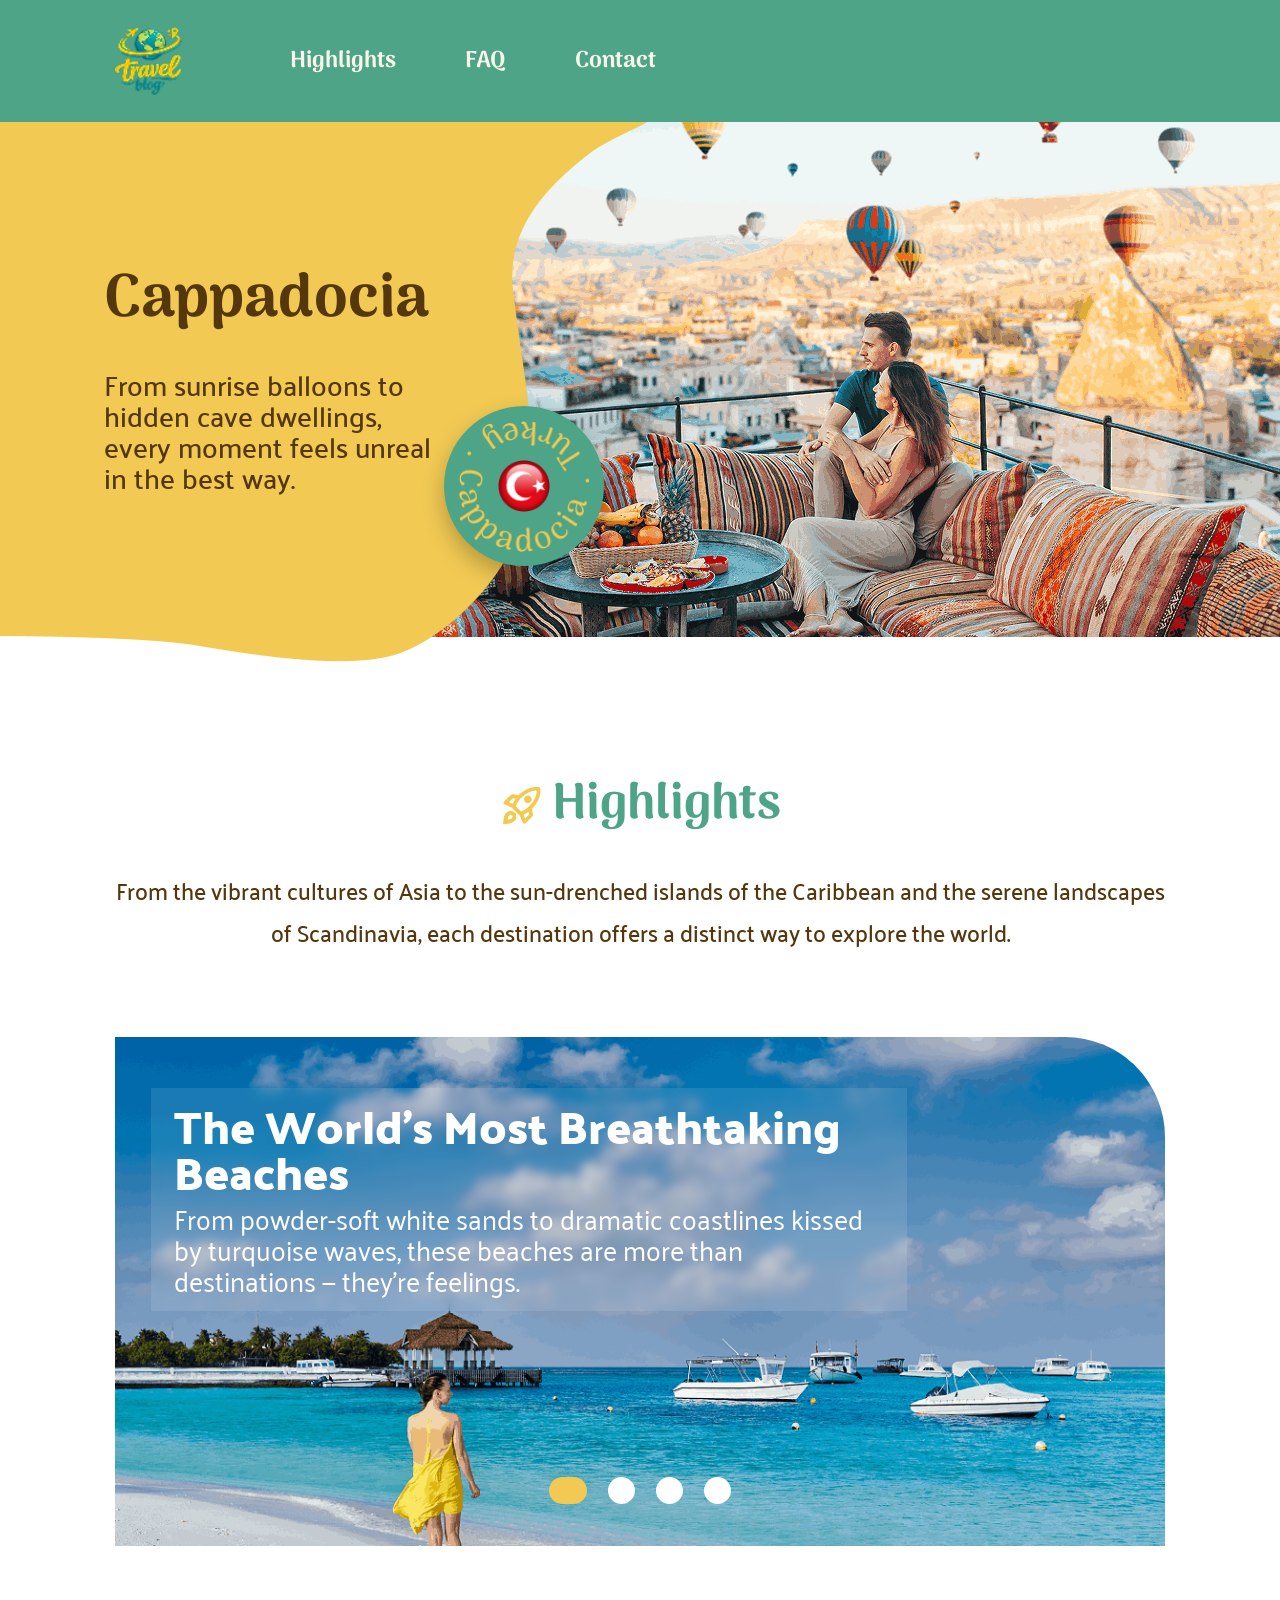
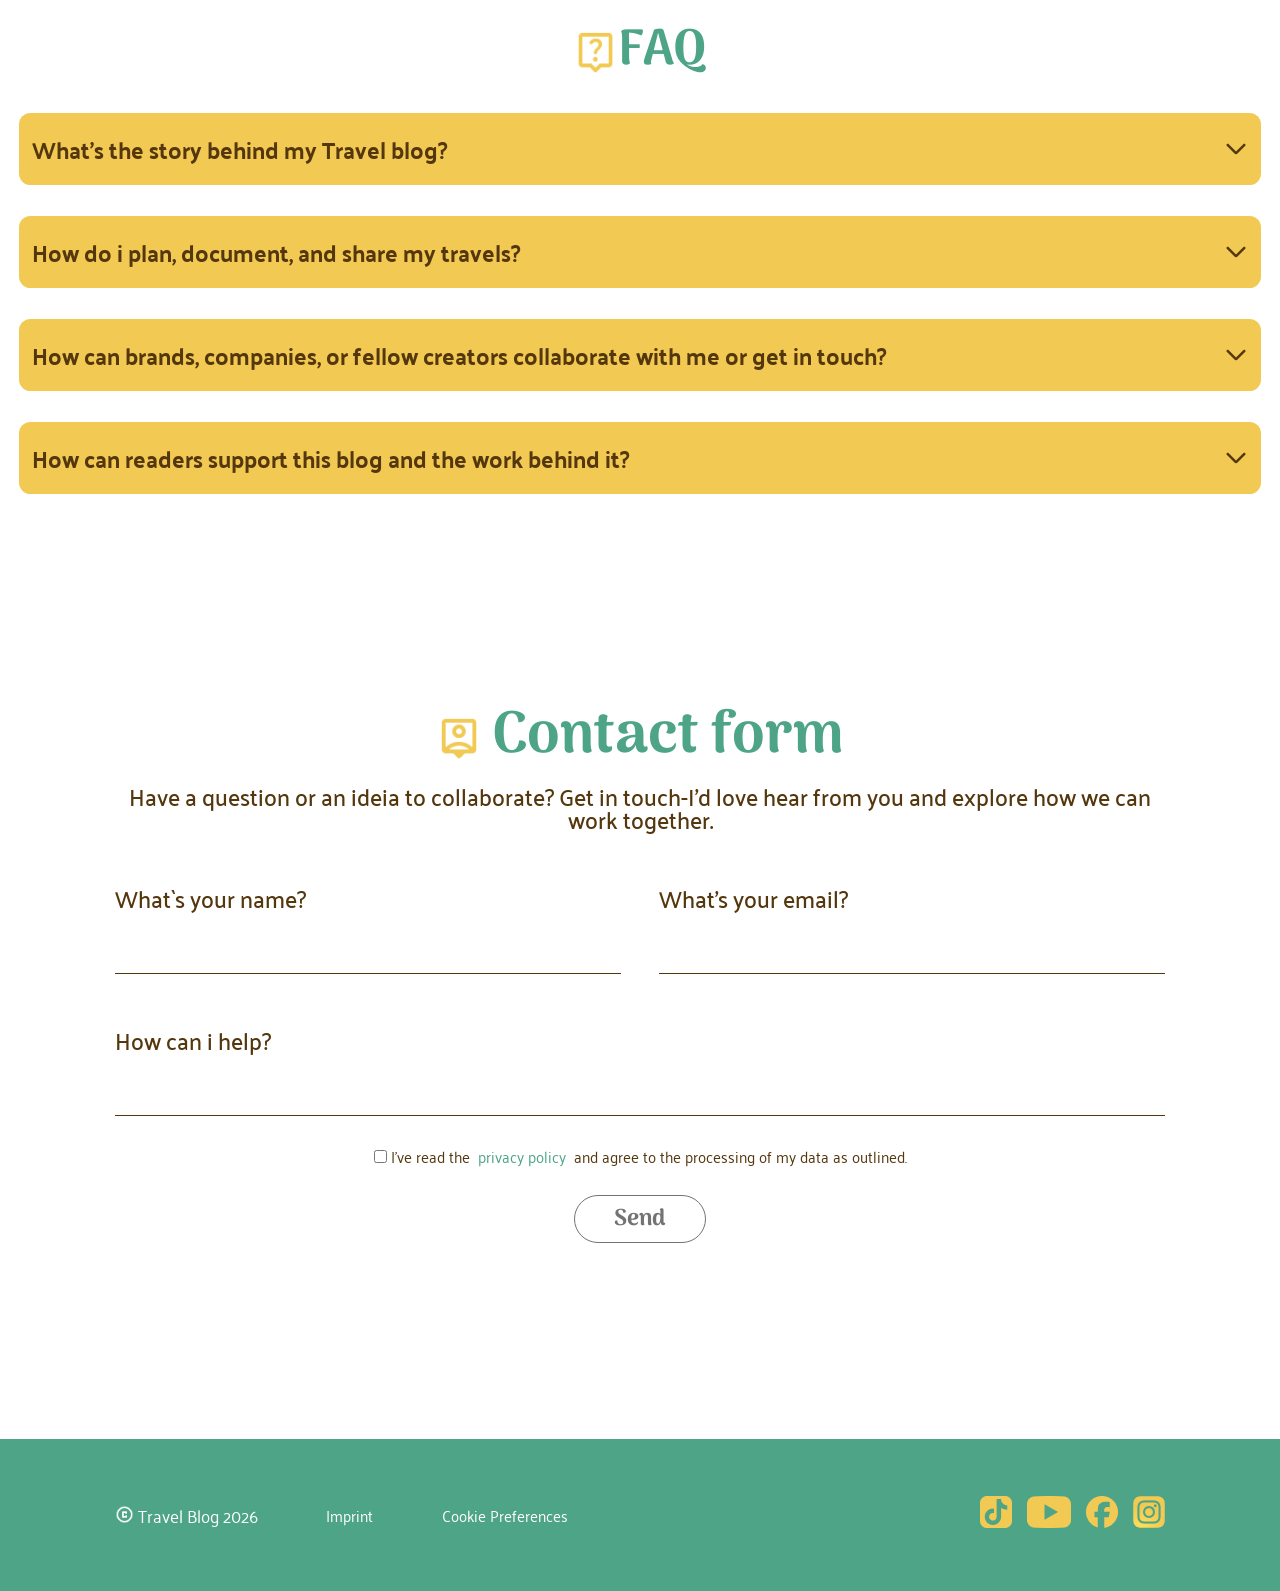
==== commit a63fb4bf: "compress images" ====
--- a/index.html
+++ b/index.html
@@ -6,7 +6,7 @@
     <meta name="viewport" content="width=device-width, initial-scale=1.0">
     <link rel="stylesheet" href="./style.css">
     <link rel="stylesheet" href="./fonts.css">
-    <link rel="icon" type="image/x-icon" href="./assets/icons/logo.svg">
+    <link rel="icon" type="image/x-icon" href="./assets/icons/logo.png">
     <title>Home</title>
 </head>
 
@@ -14,7 +14,7 @@
     <header class="site-header">
         <div class="site-header_content">
             <a href="./index.html" class="logo">
-                <img src="./assets/icons/logo.svg" alt="Blog Logo">
+                <img src="./assets/icons/logo.png" alt="Blog Logo">
             </a>
 
             <nav class="site-nav">
--- a/style.css
+++ b/style.css
@@ -11,14 +11,6 @@
 .site-header {
     background-color: rgba(78, 164, 135, 1);
     width: 100%;
-}
-
-.site-header_content {
-    height: 8rem;
-    padding: 0 7.5rem;
-    display: flex;
-    align-items: center;
-    gap: 7rem;
 }
 
 .site-nav a:hover {
@@ -190,7 +182,9 @@
 .author_section,
 .carousel_section,
 .text_section,
+.rain_section,
 .follow_section,
+.article-video,
 footer {
     padding: 0rem max(calc(50% - 720px), 0rem);
 }
@@ -397,18 +391,10 @@
 }
 
 .faq_container {
-    width: 75rem;
+    width: 100%;
     border: solid 0px;
     border-radius: 0.75rem;
     padding: 1rem 0.875rem;
-}
-
-.faq_container>summary {
-    list-style: none;
-    display: flex;
-    justify-content: space-between;
-    align-items: center;
-    cursor: pointer;
 }
 
 details {
@@ -419,14 +405,6 @@
     padding: 1rem 0.875rem;
 }
 
-details>summary {
-    list-style: none;
-    display: flex;
-    justify-content: space-between;
-    align-items: center;
-    height: 1.813rem;
-}
-
 details>summary>h4 {
     font-family: Palanquin;
     font-size: 1.5rem;
@@ -454,7 +432,9 @@
 }
 
 .faq {
-    padding: 7.813rem 7.5rem;
+    padding: 5rem 1.25rem;
+    ;
+    gap: 2rem;
     display: flex;
     flex-direction: column;
     justify-content: center;
@@ -507,8 +487,6 @@
 }
 
 .contact_form {
-    height: 37.375rem;
-    width: 68.75rem;
     display: flex;
     flex-direction: column;
     align-items: center;
@@ -576,6 +554,15 @@
 
 .slider_b_buttons_wrapper label {
     margin: 2.75rem 0;
+}
+
+.privacy_policy_label {
+    font-family: 'Palanquin';
+    font-weight: 400;
+    font-size: 15px;
+    line-height: 120%;
+    color: #54370D;
+    padding: 2rem;
 }
 
 .privacy_policy {
@@ -858,6 +845,7 @@
     align-items: center;
     flex-direction: column;
     gap: 3rem;
+    margin: 0 7.5rem;
     margin-top: 5.5rem;
 }
 
@@ -895,8 +883,8 @@
 
 .share_wrapper {
     display: flex;
-    margin-left: 9.25rem;
-
+    margin-left: 7.25rem;
+    margin-top: 1rem;
 }
 
 @keyframes fade_out {
@@ -907,7 +895,7 @@
     to {
         opacity: 0%;
         width: 0;
-        display: none;
+        margin-left: -10px;
     }
 }
 
@@ -925,11 +913,11 @@
 
 @keyframes less_margin {
     from {
-        margin-left: 9.25rem;
+        margin-left: 7.25rem;
     }
 
     to {
-        margin-left:5.5rem;
+        margin-left: 5.5rem;
     }
 }
 
@@ -980,14 +968,7 @@
 }
 
 /*==================================ARTICLE 3===================================*/
-
-.site-header {
-    background-color: rgba(78, 164, 135, 1);
-    width: 100%;
-}
-
 .site-header_content {
-    max-width: 1440px;
     margin: 0 auto;
     height: 8rem;
     padding: 0 7.5rem;
@@ -1148,18 +1129,26 @@
 }
 
 .rain_section {
-    margin: 0 auto;
-
-    padding: 0 7.5rem 5rem 7.5rem;
+    margin: 88px 7.5rem;
     display: flex;
     flex-direction: column;
     align-items: center;
 }
 
-.rain_section>h4 {
-    font-family: Arima;
+.rain_div {
+    display: flex;
+    gap: 2rem;
+    flex-direction: column;
+    text-align: center;
+}
+
+.rain_div>img {
+    width: 100%;
+}
+
+.rain_div>h4 {
+    font-family: 'Arima';
     font-weight: 600;
-    font-style: SemiBold;
     font-size: 2rem;
     line-height: 120%;
     color: #54370d;
@@ -1167,55 +1156,52 @@
 
 
 .rain_section>p {
-    height: 10.875rem;
-    width: 75rem;
-    font-family: Palanquin;
-    font-weight: 25rem;
-    font-style: Regular;
+    margin-top: 4rem;
+    margin-bottom: 5rem;
+    font-family: 'Palanquin';
+    font-weight: 400;
     font-size: 1.5rem;
     line-height: 120%;
     color: #3d3d3d;
+    padding: 0 1rem;
 }
 
 .graphics_content {
-    width: 69.875rem;
-    height: 45.438;
-    margin: 0 auto;
-    display: flex;
-    flex-direction: row;
-    gap: 5rem;
+    display: flex;
+    justify-content: center;
+    gap: 80px;
 }
 
 .graphics_info {
     display: flex;
+    padding: 1rem;
     flex-direction: column;
     justify-content: space-between;
     align-items: center;
-    height: 45.438rem;
-    width: 32.438rem;
+    gap: 24px;
+    width: 38%;
 }
 
 .graphics_info>h4 {
-    font-family: Arima;
+    font-family: 'Arima';
     font-weight: 600;
-    font-style: SemiBold;
     font-size: 2rem;
     line-height: 120%;
     color: #54370d;
+    text-align: center;
 }
 
 .graphics_info>p {
-    font-family: Palanquin;
+    font-family: 'Palanquin';
     font-weight: 400;
-    font-style: Regular;
     font-size: 1.5rem;
     line-height: 120%;
     color: #3d3d3d;
 }
 
 .graphics_info>img {
-    width: 32.438rem;
-    height: 29.438rem;
+    max-width: 100%;
+    height: auto;
 }
 
 .section_button {
@@ -1251,14 +1237,12 @@
 
 .article-video {
     position: relative;
-    width: 931px;
-    height: 520px;
-    margin: 137px auto;
+    margin: 5.5rem 15.875rem;
+    overflow: hidden;
+}
+
+.article-video>img {
     border-radius: 53px;
-    overflow: hidden;
-}
-
-.article-video img {
     width: 100%;
     height: 100%;
     object-fit: cover;
@@ -1272,7 +1256,6 @@
     width: 146px;
     height: 146px;
     transform: translate(-50%, -50%);
-
     object-fit: contain;
     pointer-events: none;
     max-width: 146px;
@@ -1308,6 +1291,48 @@
 
     .nav-bar a:not(.call-button) {
         display: none;
+    }
+
+    .graphics_content {
+        flex-direction: column;
+        align-items: center;
+    }
+
+    .graphics_info {
+        width: 100%;
+    }
+
+    .article-video {
+        margin: 2rem 3rem;
+    }
+
+    .article-video>img {
+        border-radius: 20px;
+    }
+
+    .article-video>img.play-button {
+        height: 10rem;
+        width: 10rem;
+    }
+
+    .follow_section {
+        margin: 0 1.25rem;
+    }
+
+    .graphics_content {
+        gap: 2rem;
+    }
+
+    .rain_section {
+        margin: 3rem 1.25rem;
+    }
+
+    .rain_section>p {
+        margin: 2rem 0;
+    }
+
+    .text_section{
+        margin-top: 3rem;
     }
 }
 
@@ -1637,6 +1662,14 @@
     .mobile_nav img {
         height: 35px;
     }
+
+    .form {
+        padding: 1rem;
+    }
+
+    .input_div {
+        flex-direction: column;
+    }
 }
 
 @media screen and (max-width: 512px) {
@@ -1658,4 +1691,4 @@
         font-size: clamp(0.625rem, -0.1023rem + 3.6364vw, 0.75rem);
         /*min 10px max 12px min 320px max 375px*/
     }
-}
+}
